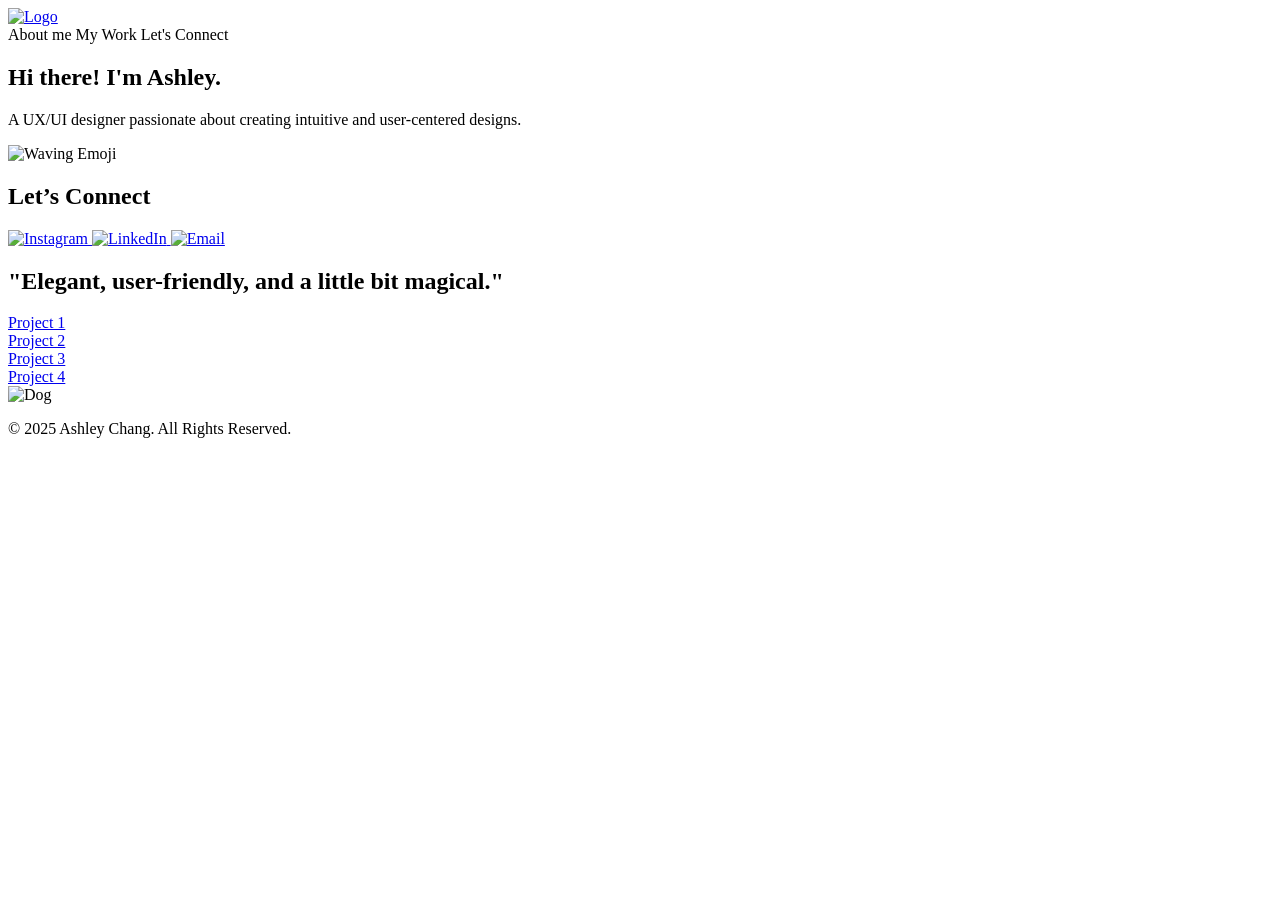
==== index.html @ e56b87c2 "Add files via upload" ====
<!DOCTYPE html>
<html lang="en">
<head>
    <meta charset="UTF-8">
    <meta name="viewport" content="width=device-width, initial-scale=1.0">
    <title>Ashley Chang | UX/UI Portfolio</title>
    <link rel="stylesheet" href="style.css">
    <script src="script.js" defer></script>

    <link href="https://fonts.googleapis.com/css2?family=Poppins:wght@300;400;700&display=swap" rel="stylesheet">
    <link href="https://fonts.googleapis.com/css2?family=Jockey+One&display=swap" rel="stylesheet">
</head>
<body>
    
    <header>
        <div class="header-container">
            <a href="index.html" class="header-logo">
                <img src="images/logo.png" alt="Logo">
            </a>
            <nav class="navbar">
                <div class="nav-buttons">
                    <span class="aboutmebutton">About me</span>
                    <span class="myworkbutton">My Work</span>
                    <span class="letsconnectbutton">Let's Connect</span>
                </div>
            </nav>
        </div>
    </header>

    
    <main>
        <section class="hero-container">
            <div class="hero-text">
                <h1 class="hero-heading">Hi there! I'm Ashley.</h1>
                <p class="hero-subtext">A UX/UI designer passionate about creating intuitive and user-centered designs.</p>
            </div>
            <div class="hero-image">
                <img src="images/Waving.png" alt="Waving Emoji">
            </div>
            <div class="connect-section">
                <div class="line"></div>
                <div class="connect-content">
                    <h2>Let’s Connect</h2>
                    <div class="icons">
                        <a href="https://www.instagram.com/ashleychang0831" target="_blank">
                            <img src="images/Instagram.png" alt="Instagram">
                        </a>
                        <a href="www.linkedin.com/in/chang-work" target="_blank">
                            <img src="images/Linkedin.png" alt="LinkedIn">
                        </a>
                        <a href="mailto:wunjingchang.work@gmail.com">
                            <img src="images/Mail.png" alt="Email">
                        </a>
                    </div>
                </div>
                <div class="line"></div>
            </div>
            
        </section>
        <section class="projects-section">
            <h2>"Elegant, user-friendly, and a little bit magical."</h2>
            <!-- Grid of clickable boxes -->
            <div class="projects">
              <a href="project1.html" class="project-box" id="project1">
                <div class="overlay">Project 1</div>
              </a>
              <a href="project2.html" class="project-box" id="project2">
                <div class="overlay">Project 2</div>
              </a>
              <a href="project3.html" class="project-box" id="project3">
                <div class="overlay">Project 3</div>
              </a>
              <a href="project4.html" class="project-box" id="project4">
                <div class="overlay">Project 4</div>
              </a>
            </div>
          </section>          
    </main>

    <footer>
        <img src="images/Dog.png" alt="Dog">
        <p>© 2025 Ashley Chang. All Rights Reserved.</p>
    </footer>

</body>
</html>
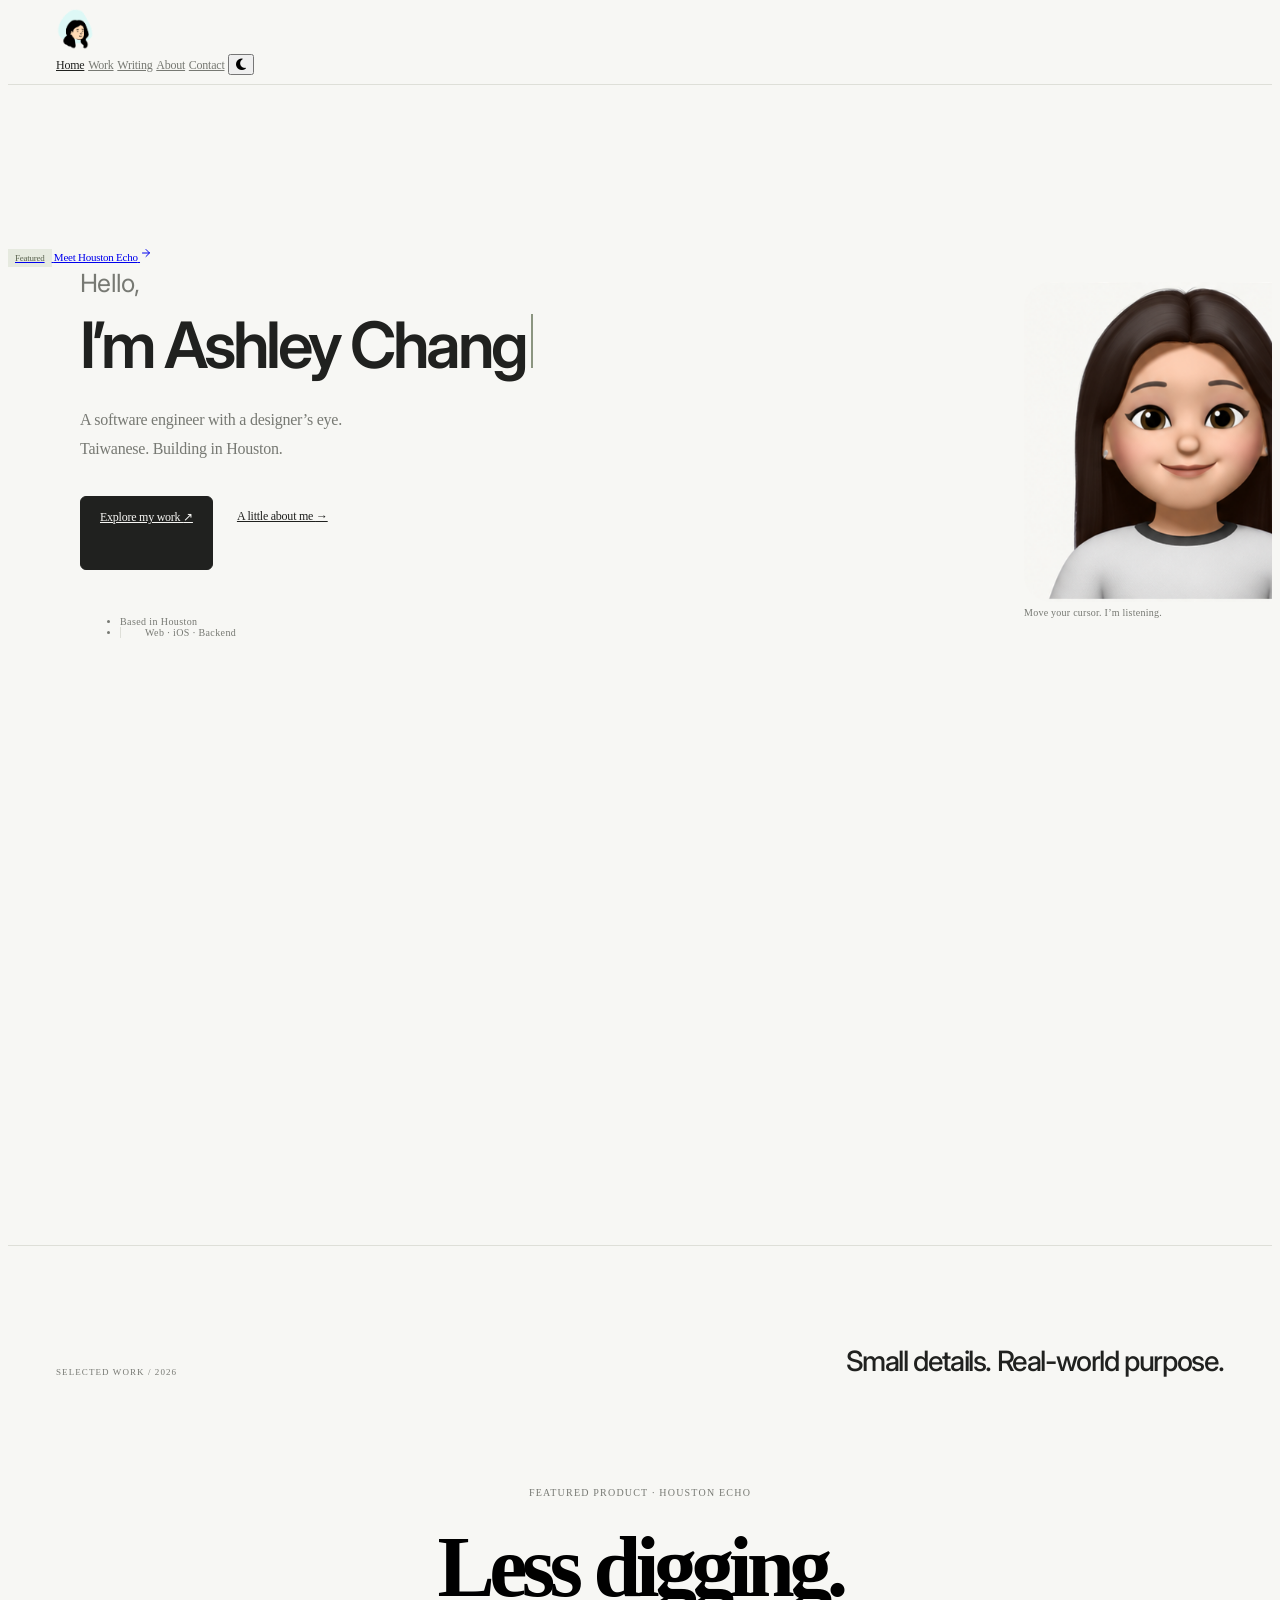
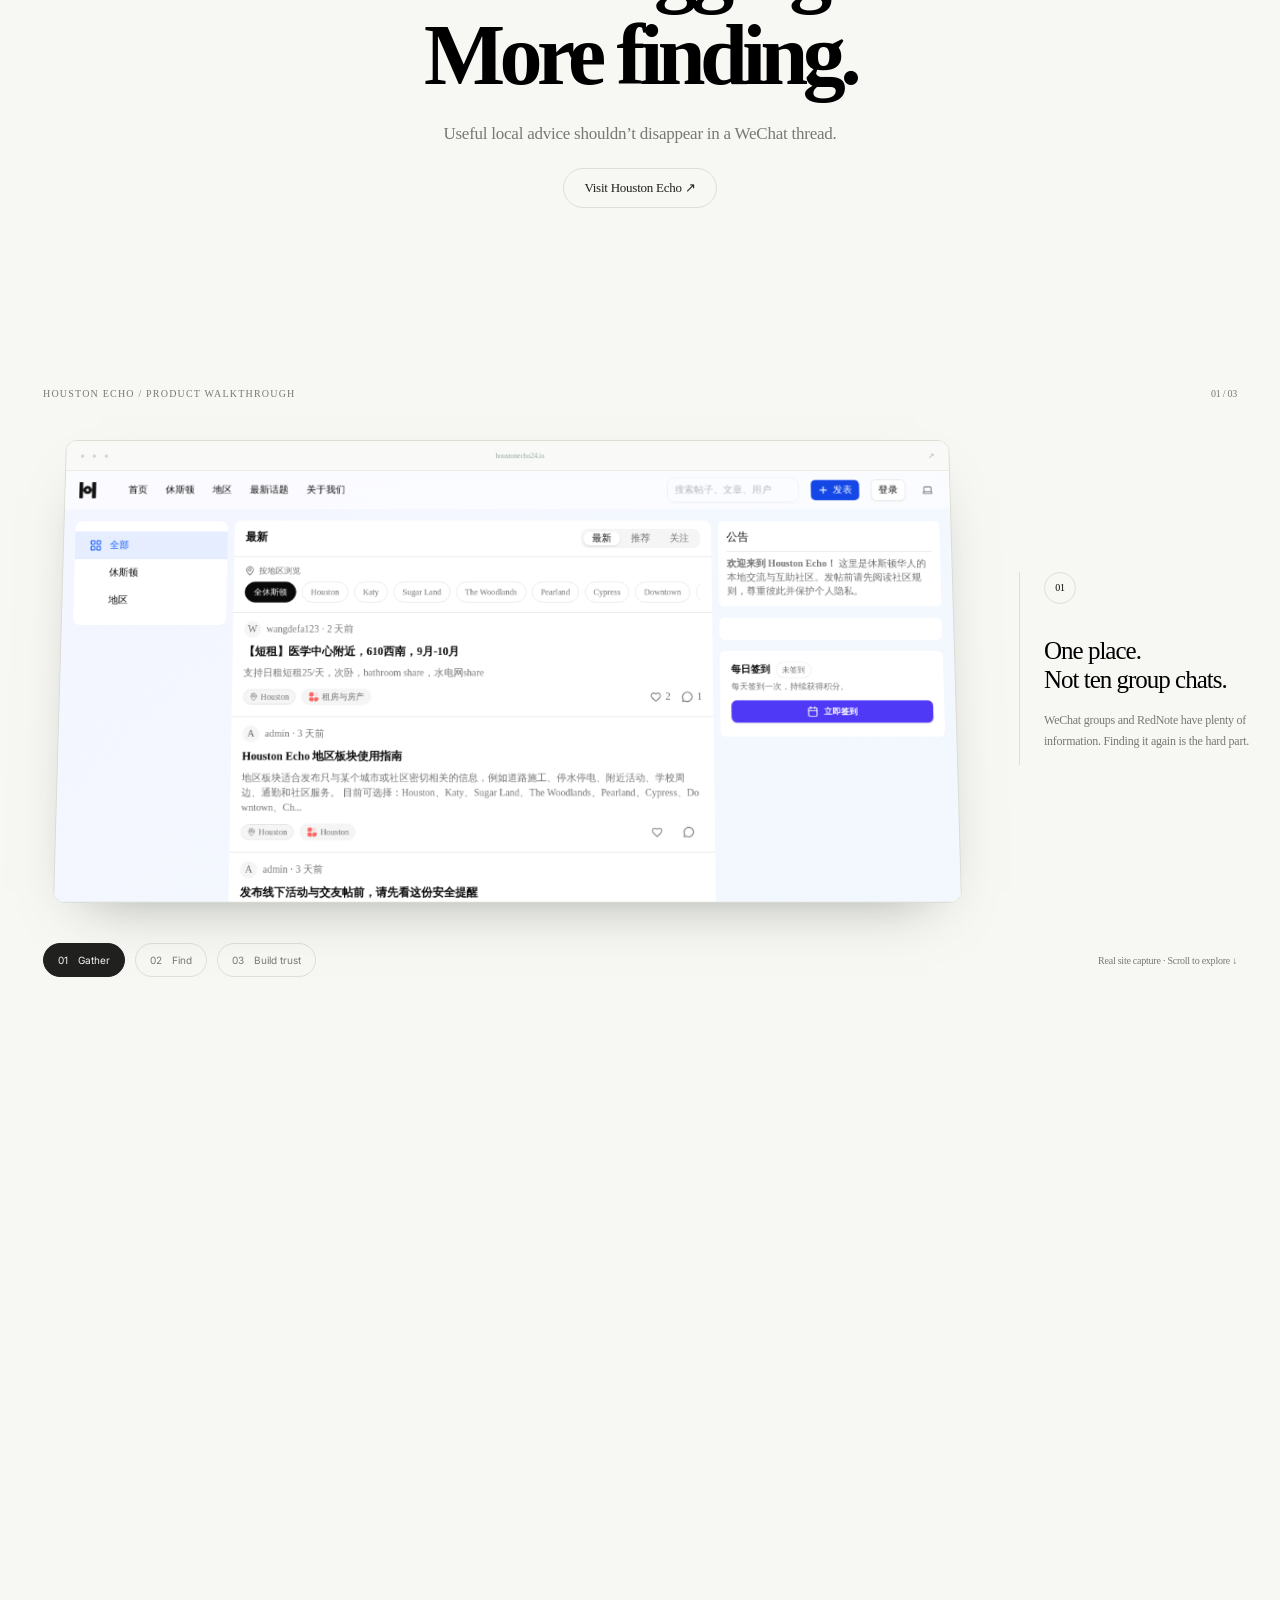
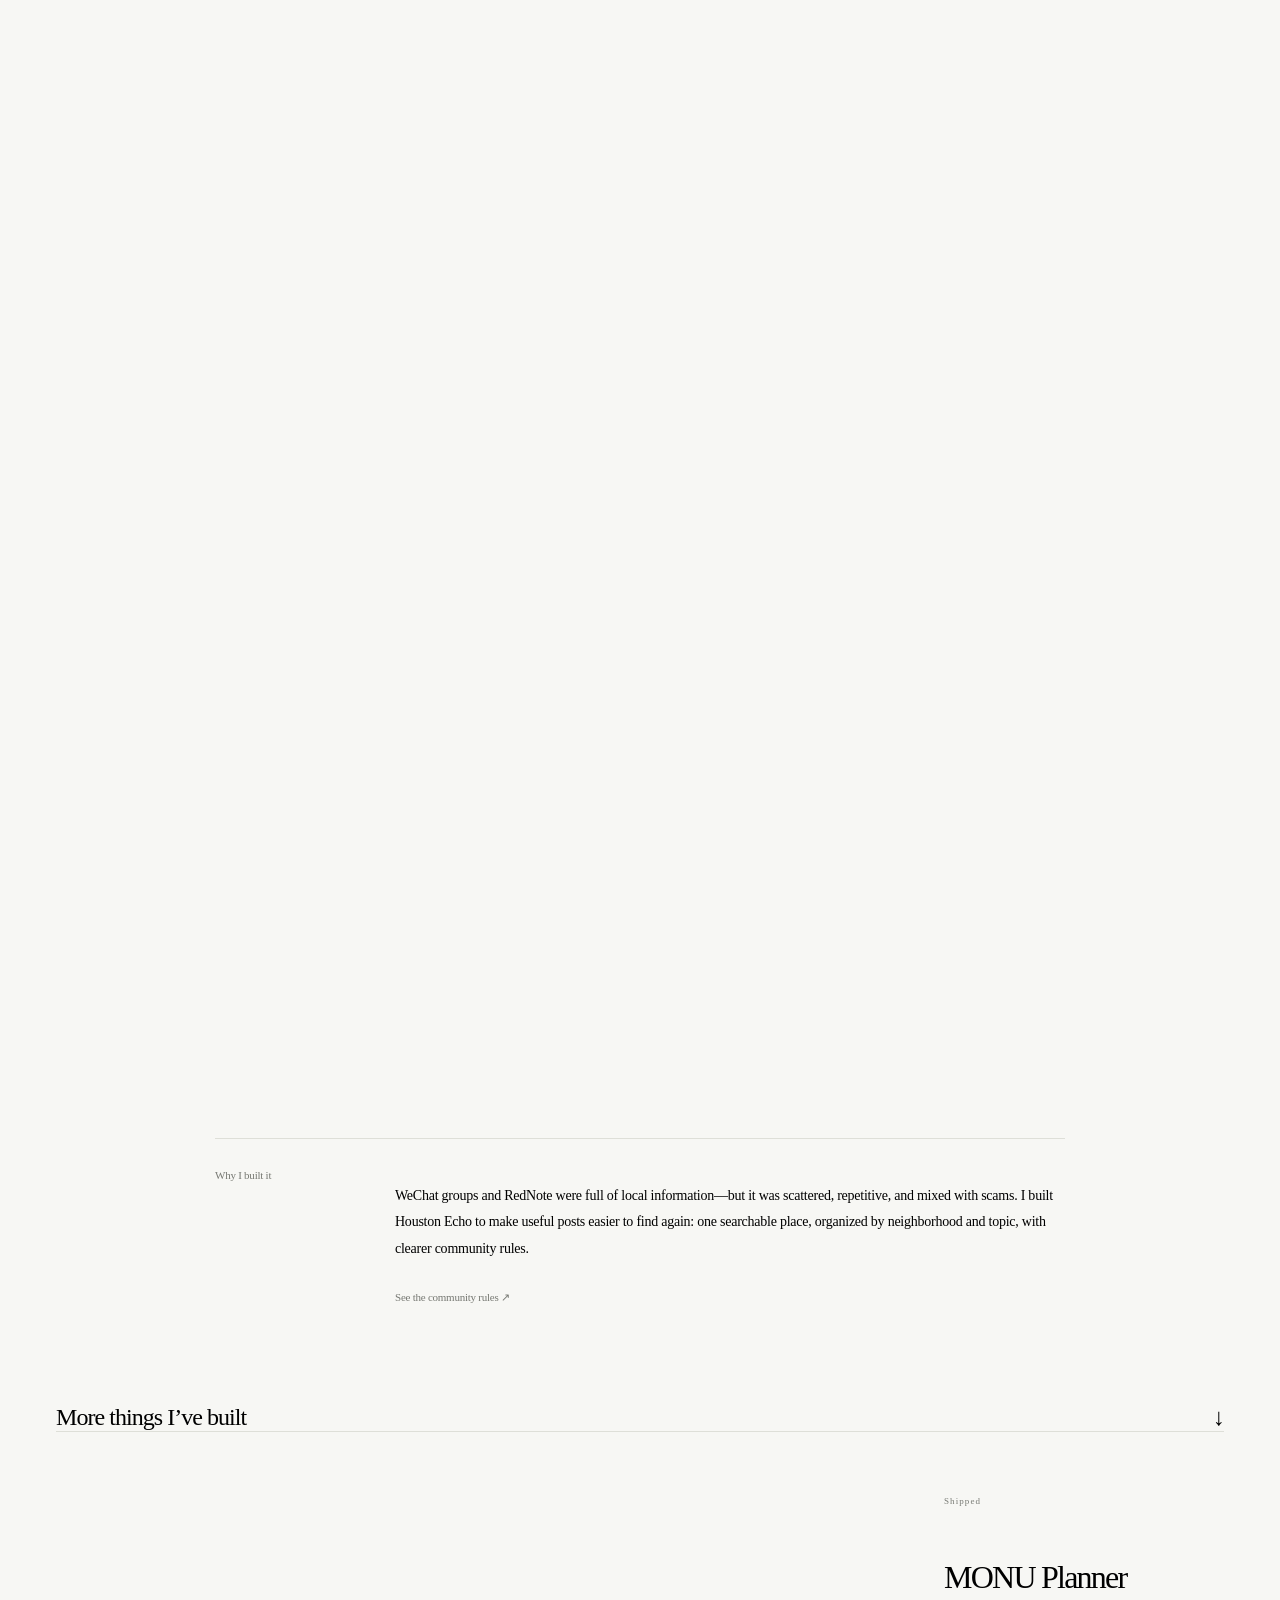
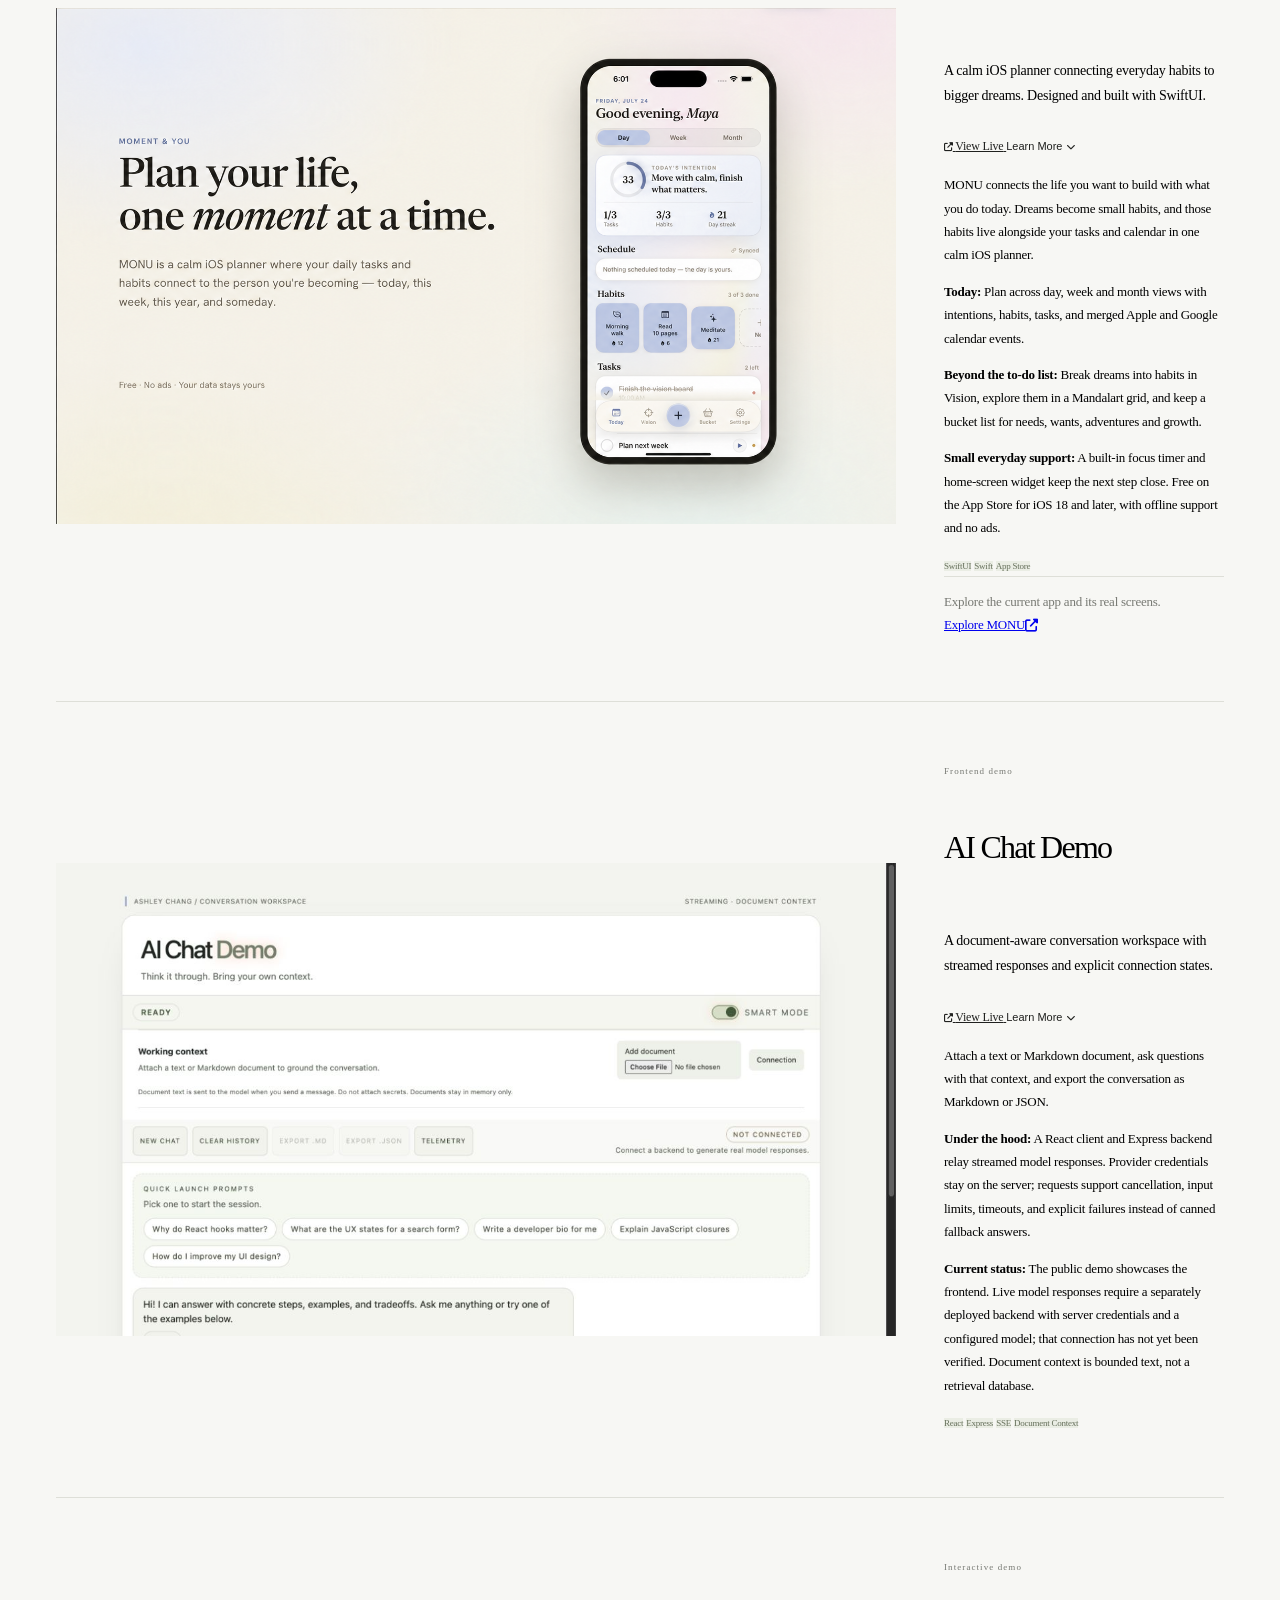
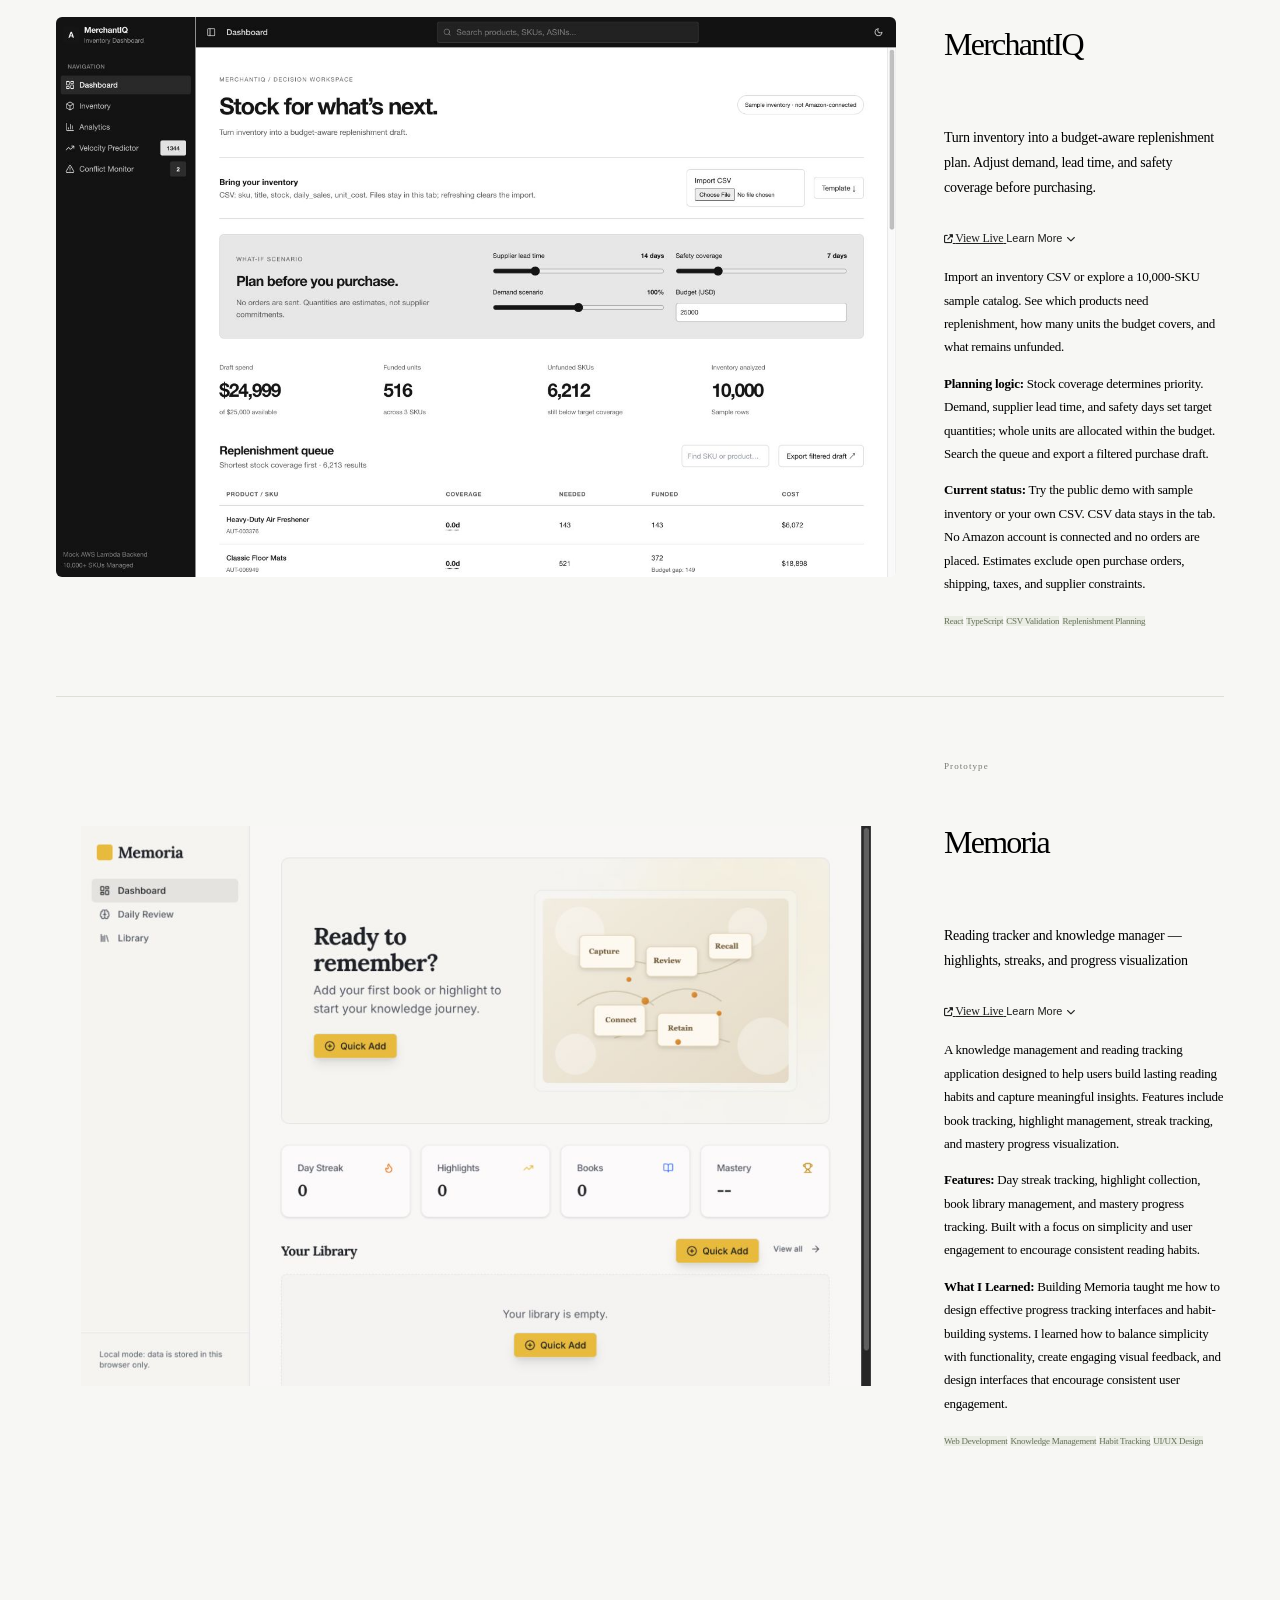
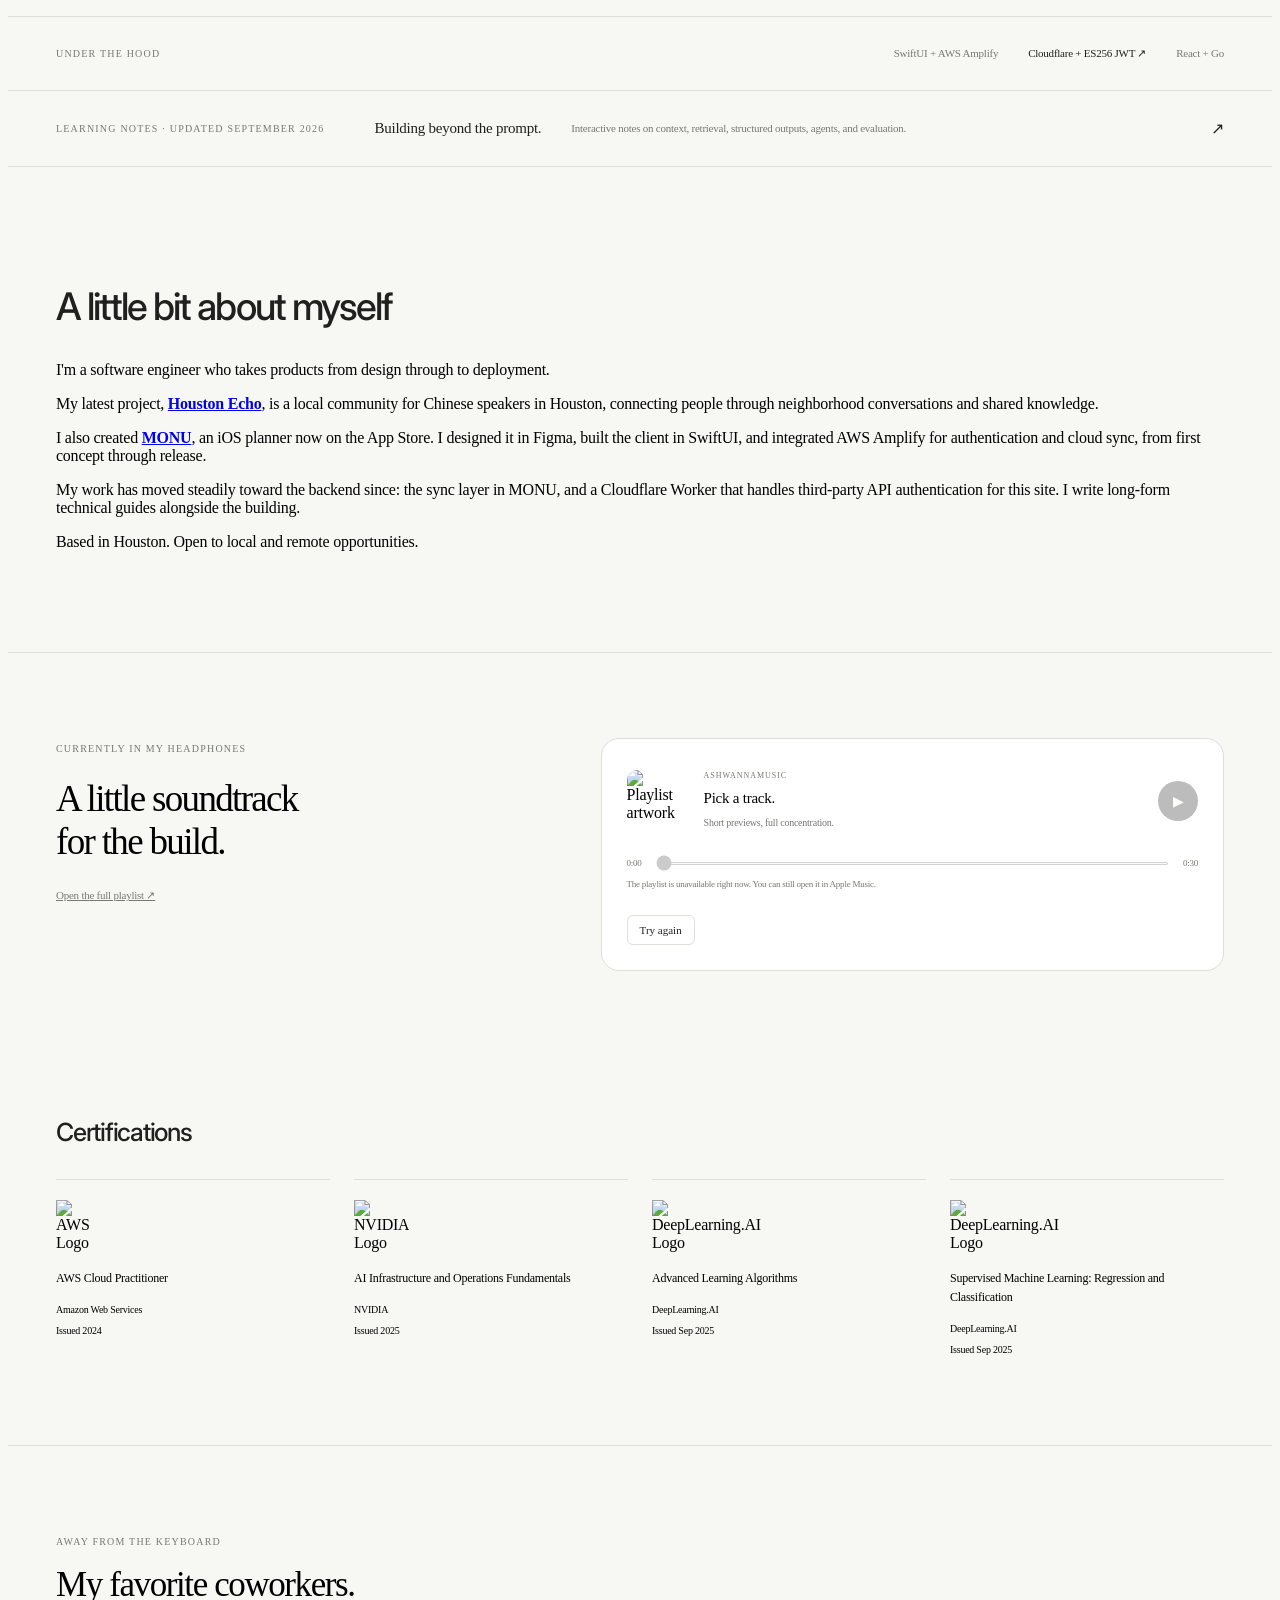
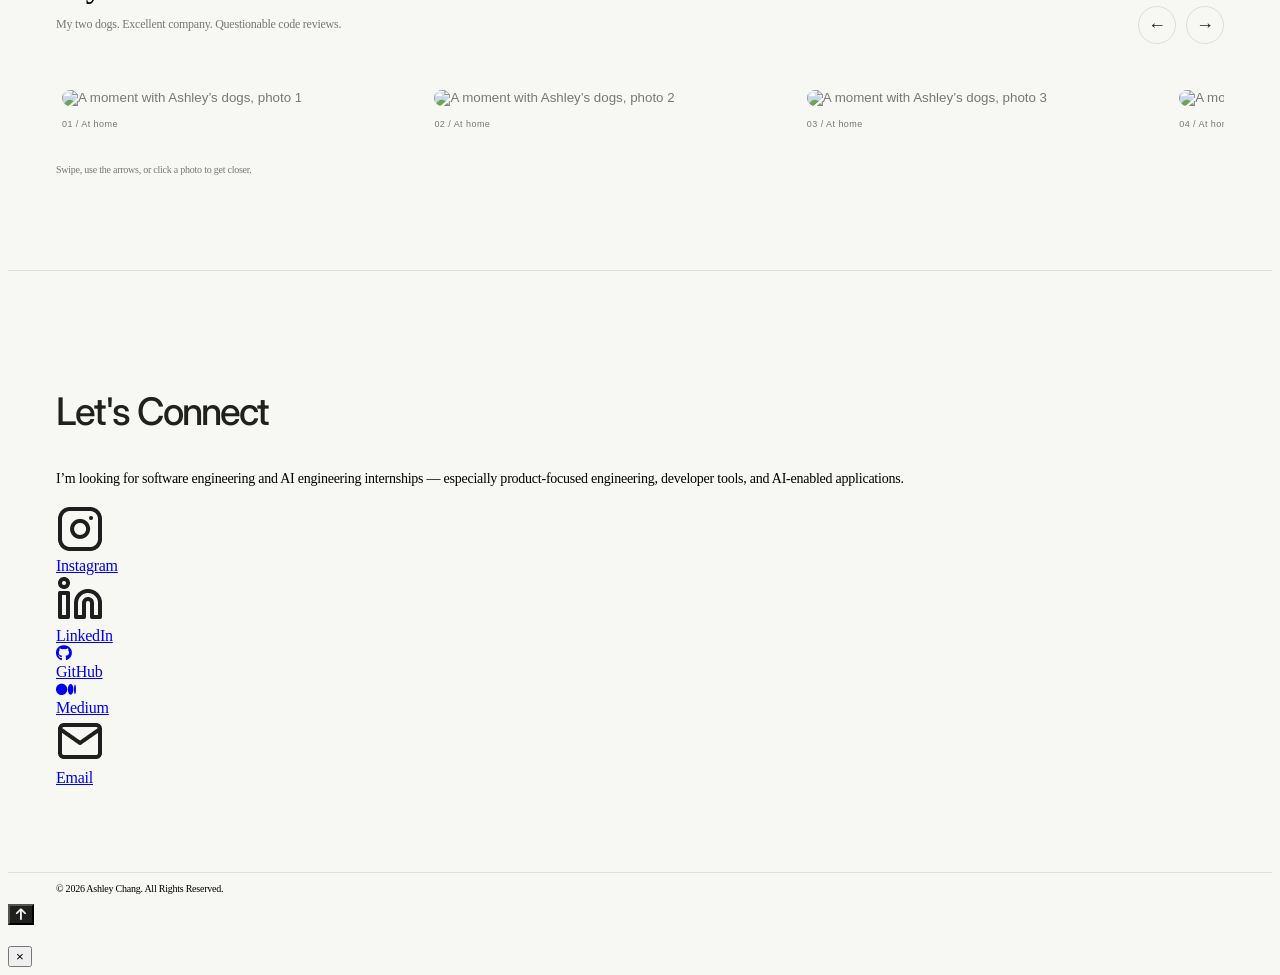
==== commit f0ace911: "Refresh portfolio with real landscape project previews and current LLM notes" ====
--- a/index.html
+++ b/index.html
@@ -3,84 +3,454 @@
 <head>
     <meta charset="UTF-8">
     <meta name="viewport" content="width=device-width, initial-scale=1.0">
-    <title>Ashley Chang | UX/UI Portfolio</title>
-    <link rel="stylesheet" href="style.css">
-    <script src="script.js" defer></script>
-
-    <link href="https://fonts.googleapis.com/css2?family=Poppins:wght@300;400;700&display=swap" rel="stylesheet">
-    <link href="https://fonts.googleapis.com/css2?family=Jockey+One&display=swap" rel="stylesheet">
+    <meta name="color-scheme" content="light dark">
+    <meta name="theme-color" content="#FAFAFA">
+    <title>Ashley Chang | Full-Stack Engineer & UX/UI Designer</title>
+    <link rel="stylesheet" href="styles.css">
+    <link rel="stylesheet" href="motion.css">
+    <link rel="stylesheet" href="refined.css">
+    <link rel="stylesheet" href="experience.css">
+    <link rel="stylesheet" href="showcase.css?v=landscape-1">
+    <script src="experience.js?v=landscape-2" defer></script>
+    <script src="motion.js" defer></script>
+    <link rel="icon" type="image/png" href="images/favicon.png">
+    <link href="https://fonts.googleapis.com/css2?family=Inter:wght@300;400;500;600;700&family=Roboto+Slab:wght@400;500;600;700&display=swap" rel="stylesheet">
+    <link href="https://cdnjs.cloudflare.com/ajax/libs/font-awesome/6.4.2/css/all.min.css" rel="stylesheet">
 </head>
 <body>
-    
-    <header>
-        <div class="header-container">
-            <a href="index.html" class="header-logo">
-                <img src="images/logo.png" alt="Logo">
-            </a>
-            <nav class="navbar">
-                <div class="nav-buttons">
-                    <span class="aboutmebutton">About me</span>
-                    <span class="myworkbutton">My Work</span>
-                    <span class="letsconnectbutton">Let's Connect</span>
+    <!-- Navigation -->
+    <nav class="navbar">
+        <div class="nav-container">
+            <div class="nav-logo">
+                <a href="#home">
+                    <img src="images/logo.png" alt="Ashley Chang Logo">
+                </a>
+            </div>
+            <div class="nav-menu" id="nav-menu">
+                <a href="#home" class="nav-link active">Home</a>
+                <a href="#work" class="nav-link">Work</a>
+                <a href="#writing" class="nav-link">Writing</a>
+                <a href="#about" class="nav-link">About</a>
+                <a href="#contact" class="nav-link">Contact</a>
+                <button class="theme-toggle" id="theme-toggle">
+                    <i class="fas fa-moon"></i>
+                </button>
+            </div>
+            <div class="hamburger" id="hamburger">
+                <span class="bar"></span>
+                <span class="bar"></span>
+                <span class="bar"></span>
+            </div>
+        </div>
+    </nav>
+
+    <!-- Hero Section -->
+<section id="home" class="hero">
+    <!-- MONU Notification Banner -->
+    <div class="monu-notification">
+      <a href="#houston-echo" class="monu-notification-link">
+        <span class="new-badge">Featured</span>
+        <span class="notification-text">Meet Houston Echo</span>
+        <svg class="notification-arrow" width="16" height="16" viewBox="0 0 24 24" fill="none" stroke="currentColor" stroke-width="2" stroke-linecap="round" stroke-linejoin="round">
+          <path d="M5 12h14M12 5l7 7-7 7"/>
+        </svg>
+      </a>
+    </div>
+
+    <div class="hero-container">
+      <div class="hero-content">
+        <h1 class="hero-title">
+          <span class="greeting">Hello,</span>
+          <span class="name">I’m Ashley Chang<span class="name-cursor" aria-hidden="true"></span></span>
+        </h1>
+        <p class="hero-subtitle">
+            A software engineer with a designer’s eye.<br>Taiwanese. Building in Houston.
+        </p>
+        <div class="hero-cta">
+          <a href="#houston-echo" class="btn btn-primary">Explore my work <span aria-hidden="true">↗</span></a>
+          <a href="#about" class="btn btn-secondary">A little about me <span aria-hidden="true">→</span></a>
+        </div>
+        <ul class="hero-proof">
+          <li>Based in Houston</li>
+          <li>Web · iOS · Backend</li>
+        </ul>
+      </div>
+      <div class="hero-image character-stage avatar-stage">
+        <div class="avatar-portrait" role="img" aria-label="Ashley’s 3D avatar turns her head and looks toward your cursor" tabindex="0"><div class="avatar-pose"></div></div>
+        <span class="character-note">Move your cursor. I’m listening.</span>
+      </div>
+    </div>
+  </section>
+
+
+        <!-- Scroll indicator -->
+        <div class="scroll-indicator">
+            <div class="scroll-arrow"></div>
+        </div>
+
+    <!-- Featured Work Section -->
+    <section id="work" class="work">
+        <div class="container">
+            <div class="work-intro"><span class="eyebrow">Selected work / 2026</span><h2 class="section-title">Small details. Real-world purpose.</h2><p>Products I build, ship, and keep improving.</p></div>
+            <article id="houston-echo" class="echo-launch">
+              <div class="launch-intro">
+                <span class="eyebrow">Featured product · Houston Echo</span>
+                <h3 class="finding-headline"><span>Less digging.</span> <span>More finding.</span></h3>
+                <p>Useful local advice shouldn’t disappear in a WeChat thread.</p>
+                <a href="https://houstonecho24.io" target="_blank" rel="noopener noreferrer" class="launch-visit">Visit Houston Echo ↗</a>
+              </div>
+              <div class="echo-story">
+                <div class="echo-sticky">
+                  <div class="story-heading"><span class="eyebrow">Houston Echo / Product walkthrough</span><span class="story-count">01 / 03</span></div>
+                  <div class="story-stage">
+                    <div class="story-browser">
+                      <div class="window-chrome"><span>● ● ●</span><span>houstonecho24.io</span><span>↗</span></div>
+                      <div class="snapshot-viewport">
+                        <iframe src="images/echo-snapshot.html" title="Captured public Houston Echo homepage" tabindex="-1" inert aria-hidden="true" sandbox="allow-same-origin" loading="lazy"></iframe>
+                        <div class="echo-ad echo-ad-find" data-ad-step="1" hidden>
+                          <span class="ad-brand">HOUSTON ECHO <span>休士頓回聲</span></span>
+                          <div class="ad-message"><span class="ad-kicker">LESS SEARCHING. MORE LIVING.</span><h4>Your city.<br>A little closer.</h4><p>在休士頓，找到生活的下一站。</p></div>
+                          <div class="ad-neighborhoods"><span>Houston</span><span>Katy</span><span>Sugar Land</span></div>
+                          <div class="ad-bottom"><span>Local life, in one place.</span><span>houstonecho24.io ↗</span></div>
+                        </div>
+                        <div class="echo-ad echo-ad-trust" data-ad-step="2" hidden>
+                          <span class="ad-brand">HOUSTON ECHO <span>休士頓回聲</span></span>
+                          <div class="ad-message"><span class="ad-kicker">A BETTER PLACE TO SHARE.</span><h4>Good communities.<br>Start with clarity.</h4><p>資訊更清楚，交流更安心。</p></div>
+                          <div class="ad-principles"><span>Clear details</span><span>Open disclosure</span><span>Shared responsibility</span></div>
+                          <div class="ad-bottom"><span>Built around community guidelines.</span><span>houstonecho24.io ↗</span></div>
+                        </div>
+                      </div>
+                    </div>
+                    <div class="story-note"><span class="note-index">01</span><h4>One place.<br>Not ten group chats.</h4><p>WeChat groups and RedNote have plenty of information. Finding it again is the hard part.</p></div>
+                  </div>
+                  <div class="story-controls"><div class="story-steps" aria-label="Product walkthrough"><button type="button" class="active" data-step="0" aria-label="Show centralized information" aria-pressed="true">01 <span>Gather</span></button><button type="button" data-step="1" aria-label="Show local discovery" aria-pressed="false">02 <span>Find</span></button><button type="button" data-step="2" aria-label="Show community safety context" aria-pressed="false">03 <span>Build trust</span></button></div><span class="scroll-cue">Real site capture · Scroll to explore ↓</span></div>
                 </div>
-            </nav>
-        </div>
-    </header>
-
-    
-    <main>
-        <section class="hero-container">
-            <div class="hero-text">
-                <h1 class="hero-heading">Hi there! I'm Ashley.</h1>
-                <p class="hero-subtext">A UX/UI designer passionate about creating intuitive and user-centered designs.</p>
-            </div>
-            <div class="hero-image">
-                <img src="images/Waving.png" alt="Waving Emoji">
-            </div>
-            <div class="connect-section">
-                <div class="line"></div>
-                <div class="connect-content">
-                    <h2>Let’s Connect</h2>
-                    <div class="icons">
-                        <a href="https://www.instagram.com/ashleychang0831" target="_blank">
-                            <img src="images/Instagram.png" alt="Instagram">
+              </div>
+              <div class="echo-origin"><span>Why I built it</span><p>WeChat groups and RedNote were full of local information—but it was scattered, repetitive, and mixed with scams. I built Houston Echo to make useful posts easier to find again: one searchable place, organized by neighborhood and topic, with clearer community rules.</p><a href="https://houstonecho24.io/community-guidelines" target="_blank" rel="noopener noreferrer">See the community rules ↗</a></div>
+            </article>
+            <h3 class="more-work-heading">More things I’ve built <span>↓</span></h3>
+
+            <!-- Projects Grid -->
+            <div class="projects-section projects-section--lead">
+                <div class="projects-grid">
+                    <div class="project-card monu-project">
+                        <a href="https://www.monu-planner.com/" target="_blank" class="project-link">
+                            <img src="images/monu-landscape.png" alt="MONU planner website hero, with promotional buttons removed" class="monu-logo">
                         </a>
-                        <a href="www.linkedin.com/in/chang-work" target="_blank">
-                            <img src="images/Linkedin.png" alt="LinkedIn">
+                        <div class="project-info">
+                            <div class="project-heading">
+                                <h4>MONU Planner</h4>
+                                <span class="project-status status-shipped">Shipped</span>
+                            </div>
+                            <p class="project-tagline">A calm iOS planner connecting everyday habits to bigger dreams. Designed and built with SwiftUI.</p>
+                            <div class="project-actions">
+                                <a href="https://www.monu-planner.com/" target="_blank" class="project-action-btn view-live">
+                                    <i class="fas fa-external-link-alt"></i>
+                                    <span>View Live</span>
+                                </a>
+                                <button class="project-details-btn" data-project="monu">
+                                    <span class="btn-text">Learn More</span>
+                                    <i class="fas fa-chevron-down"></i>
+                                </button>
+                            </div>
+                            <div class="project-details" id="monu-details">
+                                <p>
+                                    MONU connects the life you want to build with what you do today. Dreams become small habits,
+                                    and those habits live alongside your tasks and calendar in one calm iOS planner.
+                                </p>
+                                <p>
+                                    <strong>Today:</strong> Plan across day, week and month views with intentions, habits, tasks,
+                                    and merged Apple and Google calendar events.
+                                </p>
+                                <p>
+                                    <strong>Beyond the to-do list:</strong> Break dreams into habits in Vision, explore them in a
+                                    Mandalart grid, and keep a bucket list for needs, wants, adventures and growth.
+                                </p>
+                                <p>
+                                    <strong>Small everyday support:</strong> A built-in focus timer and home-screen widget keep
+                                    the next step close. Free on the App Store for iOS 18 and later, with offline support and no ads.
+                                </p>
+                                <div class="project-tech">
+                                    <span class="tech-tag">SwiftUI</span>
+                                    <span class="tech-tag">Swift</span>
+                                    <span class="tech-tag">App Store</span>
+                                </div>
+                                <div style="margin-top: var(--spacing-lg); padding-top: var(--spacing-md); border-top: 1px solid var(--border-color);">
+                                    <p style="font-size: var(--font-size-sm); color: var(--text-secondary); margin-bottom: var(--spacing-sm);">
+                                        Explore the current app and its real screens.
+                                    </p>
+                                    <a href="https://www.monu-planner.com/" target="_blank" rel="noopener noreferrer" class="learning-link" style="display: inline-flex; align-items: center; gap: var(--spacing-sm);">
+                                        <span>Explore MONU</span>
+                                        <i class="fas fa-external-link-alt"></i>
+                                    </a>
+                                </div>
+                            </div>
+                        </div>
+                    </div>
+                    <div class="project-card ai-chat-project">
+                        <a href="https://ashwannasleep.github.io/AI-chat-demo/" target="_blank" class="project-link">
+                            <img src="images/chat-landscape.png" alt="AI Chat local development build" class="ai-chat-logo">
                         </a>
-                        <a href="mailto:wunjingchang.work@gmail.com">
-                            <img src="images/Mail.png" alt="Email">
+                        <div class="project-info">
+                            <div class="project-heading">
+                                <h4>AI Chat Demo</h4>
+                                <span class="project-status status-prototype">Frontend demo</span>
+                            </div>
+                            <p class="project-tagline">A document-aware conversation workspace with streamed responses and explicit connection states.</p>
+                            <div class="project-actions">
+                                <a href="https://ashwannasleep.github.io/AI-chat-demo/" target="_blank" class="project-action-btn view-live">
+                                    <i class="fas fa-external-link-alt"></i>
+                                    <span>View Live</span>
+                                </a>
+                                <button class="project-details-btn" data-project="ai-chat">
+                                    <span class="btn-text">Learn More</span>
+                                    <i class="fas fa-chevron-down"></i>
+                                </button>
+                            </div>
+                            <div class="project-details" id="ai-chat-details">
+                                <p>
+                                    Attach a text or Markdown document, ask questions with that context, and export the conversation as Markdown or JSON.
+                                </p>
+                                <p>
+                                    <strong>Under the hood:</strong> A React client and Express backend relay streamed model responses. Provider credentials stay on the server; requests support cancellation, input limits, timeouts, and explicit failures instead of canned fallback answers.
+                                </p>
+                                <p>
+                                    <strong>Current status:</strong> The public demo showcases the frontend. Live model responses require a separately deployed backend with server credentials and a configured model; that connection has not yet been verified. Document context is bounded text, not a retrieval database.
+                                </p>
+                                <div class="project-tech">
+                                    <span class="tech-tag">React</span>
+                                    <span class="tech-tag">Express</span>
+                                    <span class="tech-tag">SSE</span>
+                                    <span class="tech-tag">Document Context</span>
+                                </div>
+                            </div>
+                        </div>
+                    </div>
+                    <div class="project-card merchant-dashboard-project">
+                        <a href="https://ashwannasleep.github.io/Merchant-Dashboard/" target="_blank" class="project-link">
+                            <img src="images/merchant-landscape.png" alt="MerchantIQ local development build" class="merchant-dashboard-logo">
                         </a>
+                        <div class="project-info">
+                            <div class="project-heading">
+                                <h4>MerchantIQ</h4>
+                                <span class="project-status status-concept">Interactive demo</span>
+                            </div>
+                            <p class="project-tagline">Turn inventory into a budget-aware replenishment plan. Adjust demand, lead time, and safety coverage before purchasing.</p>
+                            <div class="project-actions">
+                                <a href="https://ashwannasleep.github.io/Merchant-Dashboard/" target="_blank" class="project-action-btn view-live">
+                                    <i class="fas fa-external-link-alt"></i>
+                                    <span>View Live</span>
+                                </a>
+                                <button class="project-details-btn" data-project="merchant-dashboard">
+                                    <span class="btn-text">Learn More</span>
+                                    <i class="fas fa-chevron-down"></i>
+                                </button>
+                            </div>
+                            <div class="project-details" id="merchant-dashboard-details">
+                                <p>
+                                    Import an inventory CSV or explore a 10,000-SKU sample catalog. See which products need replenishment, how many units the budget covers, and what remains unfunded.
+                                </p>
+                                <p>
+                                    <strong>Planning logic:</strong> Stock coverage determines priority. Demand, supplier lead time, and safety days set target quantities; whole units are allocated within the budget. Search the queue and export a filtered purchase draft.
+                                </p>
+                                <p>
+                                    <strong>Current status:</strong> Try the public demo with sample inventory or your own CSV. CSV data stays in the tab. No Amazon account is connected and no orders are placed. Estimates exclude open purchase orders, shipping, taxes, and supplier constraints.
+                                </p>
+                                <div class="project-tech">
+                                    <span class="tech-tag">React</span>
+                                    <span class="tech-tag">TypeScript</span>
+                                    <span class="tech-tag">CSV Validation</span>
+                                    <span class="tech-tag">Replenishment Planning</span>
+                                </div>
+                            </div>
+                        </div>
+                    </div>
+                    <div class="project-card memoria-project">
+                        <a href="https://ashwannasleep.github.io/memoria/" target="_blank" class="project-link">
+                            <img src="images/memoria-logo.svg" alt="Memoria Logo" class="memoria-logo">
+                        </a>
+                        <div class="project-info">
+                            <div class="project-heading">
+                                <h4>Memoria</h4>
+                                <span class="project-status status-prototype">Prototype</span>
+                            </div>
+                            <p class="project-tagline">Reading tracker and knowledge manager — highlights, streaks, and progress visualization</p>
+                            <div class="project-actions">
+                                <a href="https://ashwannasleep.github.io/memoria/" target="_blank" class="project-action-btn view-live">
+                                    <i class="fas fa-external-link-alt"></i>
+                                    <span>View Live</span>
+                                </a>
+                                <button class="project-details-btn" data-project="memoria">
+                                    <span class="btn-text">Learn More</span>
+                                    <i class="fas fa-chevron-down"></i>
+                                </button>
+                            </div>
+                            <div class="project-details" id="memoria-details">
+                                <p>
+                                    A knowledge management and reading tracking application designed to help users build lasting reading habits
+                                    and capture meaningful insights. Features include book tracking, highlight management, streak tracking,
+                                    and mastery progress visualization.
+                                </p>
+                                <p>
+                                    <strong>Features:</strong> Day streak tracking, highlight collection, book library management, and mastery progress tracking.
+                                    Built with a focus on simplicity and user engagement to encourage consistent reading habits.
+                                </p>
+                                <p>
+                                    <strong>What I Learned:</strong> Building Memoria taught me how to design effective progress tracking interfaces and habit-building systems.
+                                    I learned how to balance simplicity with functionality, create engaging visual feedback, and design interfaces that encourage consistent user engagement.
+                                </p>
+                                <div class="project-tech">
+                                    <span class="tech-tag">Web Development</span>
+                                    <span class="tech-tag">Knowledge Management</span>
+                                    <span class="tech-tag">Habit Tracking</span>
+                                    <span class="tech-tag">UI/UX Design</span>
+                                </div>
+                            </div>
+                        </div>
                     </div>
                 </div>
-                <div class="line"></div>
-            </div>
-            
-        </section>
-        <section class="projects-section">
-            <h2>"Elegant, user-friendly, and a little bit magical."</h2>
-            <!-- Grid of clickable boxes -->
-            <div class="projects">
-              <a href="project1.html" class="project-box" id="project1">
-                <div class="overlay">Project 1</div>
-              </a>
-              <a href="project2.html" class="project-box" id="project2">
-                <div class="overlay">Project 2</div>
-              </a>
-              <a href="project3.html" class="project-box" id="project3">
-                <div class="overlay">Project 3</div>
-              </a>
-              <a href="project4.html" class="project-box" id="project4">
-                <div class="overlay">Project 4</div>
-              </a>
-            </div>
-          </section>          
-    </main>
-
-    <footer>
-        <img src="images/Dog.png" alt="Dog">
-        <p>© 2025 Ashley Chang. All Rights Reserved.</p>
+            </div>
+        </div>
+    </section>
+
+    <!-- Engineering Focus Section -->
+    <section id="focus" class="compact-lab"><div class="container"><span class="eyebrow">Under the hood</span><div class="lab-links"><span>SwiftUI + AWS Amplify</span><a href="projects/apple-music-worker.html">Cloudflare + ES256 JWT ↗</a><span>React + Go</span></div></div></section>
+    <section id="writing" class="compact-writing"><div class="container"><span class="eyebrow">Learning notes · Updated September 2026</span><a href="llm_learning_guide.html"><strong>Building beyond the prompt.</strong><span>Interactive notes on context, retrieval, structured outputs, agents, and evaluation.</span><b aria-hidden="true">↗</b></a></div></section>
+<!-- About Section -->
+<section id="about" class="about">
+  <div class="container">
+    <div class="about-content">
+      <h2 class="section-title">A little bit about myself</h2>
+      <div class="about-text">
+        <p>I'm a software engineer who takes products from design through to deployment.</p>
+
+        <p>My latest project, <strong><a href="https://houstonecho24.io" target="_blank" rel="noopener noreferrer">Houston Echo</a></strong>, is a local community for Chinese speakers in Houston, connecting people through neighborhood conversations and shared knowledge.</p>
+        <p>I also created <strong><a href="https://www.monu-planner.com/" target="_blank" class="monu-link" data-tooltip="Plan smarter, live better">MONU</a></strong>, an iOS planner now on the App Store. I designed it in Figma, built the client in SwiftUI, and integrated AWS Amplify for authentication and cloud sync, from first concept through release.</p>
+
+        <p>My work has moved steadily toward the backend since: the sync layer in MONU, and a Cloudflare Worker that handles third-party API authentication for this site. I write long-form technical guides alongside the building.</p>
+      </div>
+
+      <div class="location-info">
+        <p>Based in Houston. Open to local and remote opportunities.</p>
+      </div>
+    </div>
+  </div>
+</section>
+
+    <section class="music-section" id="music"><div class="container music-desk">
+      <div class="music-caption"><span class="eyebrow">Currently in my headphones</span><h2>A little soundtrack<br>for the build.</h2><a href="https://music.apple.com/us/playlist/pl.u-8aAVZ6qho0lEWVJ" target="_blank" rel="noopener noreferrer">Open the full playlist ↗</a></div>
+      <div class="listening-player"><div class="now-playing"><img id="record-art" src="images/fuji.jpg" alt="Playlist artwork"><div><span class="eyebrow">Ashwannamusic</span><h3 id="playing-name">Pick a track.</h3><p id="playing-artist">Short previews, full concentration.</p></div><button id="music-toggle" type="button" aria-label="Play preview" disabled>▶</button></div><div class="music-scrub"><span id="music-time">0:00</span><input id="music-seek" type="range" min="0" max="100" value="0" aria-label="Seek within preview" disabled><span id="music-duration">0:30</span></div><p id="music-status" role="status">Loading Ashley’s playlist…</p><div id="listening-tracks"></div><button id="music-retry" hidden type="button">Try again</button><audio id="preview-audio" preload="none"></audio></div>
+    </div></section>
+    <!-- Certifications Section -->
+    <section class="certifications">
+        <div class="container">
+            <div class="certifications-section">
+                <h2 class="section-title">Certifications</h2>
+                <div class="certifications-grid">
+                    <div class="cert-card">
+                        <div class="cert-logo">
+                            <img src="images/aws-logo.png" alt="AWS Logo" class="cert-logo-img">
+                        </div>
+                        <div class="cert-info">
+                            <h4>AWS Cloud Practitioner</h4>
+                            <p class="cert-issuer">Amazon Web Services</p>
+                            <p class="cert-date">Issued 2024</p>
+                        </div>
+                    </div>
+                    <div class="cert-card">
+                        <div class="cert-logo">
+                            <img src="images/nvidia-logo.png" alt="NVIDIA Logo" class="cert-logo-img">
+                        </div>
+                        <div class="cert-info">
+                            <h4>AI Infrastructure and Operations Fundamentals</h4>
+                            <p class="cert-issuer">NVIDIA</p>
+                            <p class="cert-date">Issued 2025</p>
+                        </div>
+                    </div>
+                    <div class="cert-card">
+                        <div class="cert-logo">
+                            <img src="images/deeplearning-logo.png" alt="DeepLearning.AI Logo" class="cert-logo-img">
+                        </div>
+                        <div class="cert-info">
+                            <h4>Advanced Learning Algorithms</h4>
+                            <p class="cert-issuer">DeepLearning.AI</p>
+                            <p class="cert-date">Issued Sep 2025</p>
+                        </div>
+                    </div>
+                    <div class="cert-card">
+                        <div class="cert-logo">
+                            <img src="images/deeplearning-logo.png" alt="DeepLearning.AI Logo" class="cert-logo-img">
+                        </div>
+                        <div class="cert-info">
+                            <h4>Supervised Machine Learning: Regression and Classification</h4>
+                            <p class="cert-issuer">DeepLearning.AI</p>
+                            <p class="cert-date">Issued Sep 2025</p>
+                        </div>
+                    </div>
+                </div>
+            </div>
+        </div>
+    </section>
+
+    <section class="personal-interests-section"><div class="container"><div class="life-heading"><div><span class="eyebrow">Away from the keyboard</span><h2>My favorite coworkers.</h2><p>My two dogs. Excellent company. Questionable code reviews.</p></div><div class="photo-controls"><button type="button" id="photos-prev" aria-label="Previous photo">←</button><button type="button" id="photos-next" aria-label="Next photo">→</button></div></div><div class="photo-rail" tabindex="0" aria-label="Dog photos. Swipe or use arrow keys to explore."><button type="button" class="photo-tile" data-photo="1" aria-label="Enlarge dog photo 1"><img src="images/Dog1.jpg" alt="A moment with Ashley’s dogs, photo 1" loading="lazy"><span>01 / At home</span></button><button type="button" class="photo-tile" data-photo="2" aria-label="Enlarge dog photo 2"><img src="images/Dog2.jpg" alt="A moment with Ashley’s dogs, photo 2" loading="lazy"><span>02 / At home</span></button><button type="button" class="photo-tile" data-photo="3" aria-label="Enlarge dog photo 3"><img src="images/Dog3.jpg" alt="A moment with Ashley’s dogs, photo 3" loading="lazy"><span>03 / At home</span></button><button type="button" class="photo-tile" data-photo="4" aria-label="Enlarge dog photo 4"><img src="images/Dog4.jpg" alt="A moment with Ashley’s dogs, photo 4" loading="lazy"><span>04 / At home</span></button><button type="button" class="photo-tile" data-photo="5" aria-label="Enlarge dog photo 5"><img src="images/Dog5.jpg" alt="A moment with Ashley’s dogs, photo 5" loading="lazy"><span>05 / At home</span></button><button type="button" class="photo-tile" data-photo="6" aria-label="Enlarge dog photo 6"><img src="images/Dog6.jpg" alt="A moment with Ashley’s dogs, photo 6" loading="lazy"><span>06 / At home</span></button><button type="button" class="photo-tile" data-photo="7" aria-label="Enlarge dog photo 7"><img src="images/Dog7.jpg" alt="A moment with Ashley’s dogs, photo 7" loading="lazy"><span>07 / At home</span></button></div><p class="photo-hint">Swipe, use the arrows, or click a photo to get closer.</p></div></section>
+    <dialog id="photo-dialog"><button type="button" aria-label="Close photo" class="photo-close">×</button><img alt="Enlarged photo of Ashley’s dogs"></dialog>
+    <!-- Contact Section -->
+    <section id="contact" class="contact">
+        <div class="container">
+            <h2 class="section-title">Let's Connect</h2>
+            <p class="section-subtitle">I’m looking for software engineering and AI engineering internships — especially product-focused engineering, developer tools, and AI-enabled applications.</p>
+
+            <div class="contact-links">
+                <a href="https://www.instagram.com/ashleychang0831" target="_blank" class="contact-link">
+                    <div class="contact-icon">
+                        <img src="images/Instagram.png" alt="Instagram">
+                    </div>
+                    <span>Instagram</span>
+                </a>
+                <a href="https://www.linkedin.com/in/chang-work" target="_blank" class="contact-link">
+                    <div class="contact-icon">
+                        <img src="images/Linkedin.png" alt="LinkedIn">
+                    </div>
+                    <span>LinkedIn</span>
+                </a>
+                <a href="https://github.com/ashwannasleep" target="_blank" class="contact-link">
+                    <div class="contact-icon">
+                        <i class="fab fa-github"></i>
+                    </div>
+                    <span>GitHub</span>
+                </a>
+                <a href="https://medium.com/@wunjingchang.work" target="_blank" class="contact-link">
+                    <div class="contact-icon">
+                        <i class="fab fa-medium"></i>
+                    </div>
+                    <span>Medium</span>
+                </a>
+                <a href="mailto:wunjingchang.work@gmail.com" class="contact-link">
+                    <div class="contact-icon">
+                        <img src="images/Mail.png" alt="Email">
+                    </div>
+                    <span>Email</span>
+                </a>
+            </div>
+        </div>
+    </section>
+
+    <!-- Footer -->
+    <footer class="footer">
+        <div class="container">
+            <div class="footer-content">
+                <p>&copy; 2026 Ashley Chang. All Rights Reserved.</p>
+            </div>
+        </div>
     </footer>
 
+    <!-- Back to Top Button -->
+    <button id="backToTop" class="back-to-top" title="Go to top">
+        <i class="fas fa-arrow-up"></i>
+    </button>
+
+    <!-- Apple Music Integration -->
+    <script src="listening.js"></script>
+    <script src="script.js"></script>
 </body>
 </html>
--- a/motion.css
+++ b/motion.css
@@ -0,0 +1,33 @@
+.character-stage{position:relative;isolation:isolate;flex-direction:column;width:min(100%,380px);flex-shrink:0}
+.original-character .hero-img{transform:scaleX(-1) translate(var(--head-x,0px),var(--head-y,0px)) rotate(var(--head-turn,0deg));transition:filter .2s}
+.memoji-pupils{transform:translate(calc(var(--eye-x,0px) * -.65),calc(var(--eye-y,0px) * .8))}
+.memoji-eye{animation:memoji-blink 6.5s infinite}
+.memoji-eye-left{transform-origin:65px 99px}
+.memoji-eye-right{transform-origin:121px 90px}
+@keyframes memoji-blink{0%,43%,47%,100%{transform:scaleY(1)}45%{transform:scaleY(.06)}}
+@media(prefers-reduced-motion:reduce){.memoji-eye{animation:none}.memoji-pupils{transform:none}}
+@media(prefers-reduced-motion:reduce){.original-character .hero-img{transform:scaleX(-1)}}
+.character-halo{position:absolute;z-index:-1;width:92%;aspect-ratio:1;border-radius:50%;background:radial-gradient(circle at 35% 25%,#faf0dc,#dfddd1);top:8%}
+.ashley-character{width:100%;overflow:visible;filter:drop-shadow(0 12px 12px #30291c0b)}
+.character-head{transform-origin:200px 290px;transform:translate(var(--head-x,0px),var(--head-y,0px)) rotate(var(--head-turn,0deg))}
+.character-pupils{transform:translate(var(--eye-x,0px),var(--eye-y,0px))}
+.character-eyes{transform-origin:200px 192px;animation:character-blink 6.5s infinite}
+.character-note{font-size:11px;letter-spacing:.08em;color:var(--text-secondary);margin-top:14px}
+@keyframes character-blink{0%,43%,47%,100%{transform:scaleY(1)}45%{transform:scaleY(.08)}}
+.echo-feature{display:grid;grid-template-columns:1fr 1fr;border:1px solid var(--border-color);border-radius:24px;overflow:hidden;margin:0 0 64px;background:var(--bg-secondary);scroll-margin-top:100px}
+.echo-copy{padding:clamp(28px,4vw,56px);align-self:center}
+.echo-eyebrow{font-size:11px;text-transform:uppercase;letter-spacing:.17em;color:var(--text-secondary)}
+.echo-copy h3{font-size:clamp(32px,4vw,48px);letter-spacing:-.055em;line-height:1.1;margin:26px 0}
+.echo-copy h3 span{display:block;font-size:15px;letter-spacing:.15em;font-weight:400;margin-top:14px;color:var(--text-secondary)}
+.echo-copy p{color:var(--text-secondary);font-size:15px;line-height:1.8}
+.echo-copy .echo-deck{font-size:21px;color:var(--text-primary);line-height:1.4;margin-bottom:12px}
+.echo-tags{display:flex;flex-wrap:wrap;gap:8px;margin:24px 0 30px}.echo-tags span{font-size:11px;border:1px solid var(--border-color);padding:6px 10px;border-radius:30px}
+.echo-link{display:inline-flex;align-items:center;gap:24px;color:var(--text-primary);font-size:14px;font-weight:600;text-decoration:none;padding-bottom:8px;border-bottom:1px solid currentColor}.echo-link span{transition:transform .2s}.echo-link:hover span{transform:translate(3px,-3px)}
+.echo-art{position:relative;min-height:460px;background:#253d35;color:#f2edda;padding:36px;overflow:hidden;display:flex;flex-direction:column;justify-content:space-between;text-decoration:none;isolation:isolate}
+.echo-art-label,.echo-art-footer{font-size:10px;letter-spacing:.17em}.echo-art-footer{display:flex;justify-content:space-between;align-items:center}.echo-art-footer span{font-size:30px}
+.echo-wordmark{font-family:Georgia,serif;font-size:clamp(60px,6vw,86px);line-height:.96;letter-spacing:-.05em;transform:translateY(var(--echo-drift,0px));transition:transform .1s linear}.echo-wordmark em{font-weight:normal;color:#d9e8a2}
+.echo-topics{display:flex;gap:8px;flex-wrap:wrap}.echo-topics span{padding:8px 10px;border:1px solid #ffffff30;border-radius:24px;font-size:10px}
+.echo-orbit{position:absolute;z-index:-1;border:1px solid #d9e8a235;border-radius:50%;width:430px;height:430px;right:-230px;top:20px;transform:translateY(var(--echo-drift,0px))}.echo-orbit-two{width:560px;height:560px;right:-295px;top:-45px}
+[data-theme="dark"] .character-halo{background:radial-gradient(circle at 35% 25%,#4c493e,#292d29)}
+@media(max-width:767px){.character-stage{width:230px}.echo-feature{grid-template-columns:1fr}.echo-art{min-height:370px}.echo-copy{padding:28px}.echo-wordmark{font-size:72px}.character-note{font-size:10px}}
+@media(prefers-reduced-motion:reduce){.character-eyes{animation:none}.character-head,.character-pupils,.echo-wordmark,.echo-orbit{transform:none!important;transition:none}}
--- a/refined.css
+++ b/refined.css
@@ -0,0 +1,30 @@
+/* Editorial, restrained presentation. Product surfaces carry the visual detail. */
+#backToTop{background:var(--text-primary);color:var(--bg-primary);box-shadow:none}
+:root{--bg-primary:#f7f7f4;--bg-secondary:#fff;--text-primary:#20211f;--text-secondary:#777973;--accent-primary:#292c26;--accent-secondary:#444b3e;--border-color:#dedfd8;--font-family:Inter,-apple-system,BlinkMacSystemFont,'Helvetica Neue',sans-serif}
+body{background:var(--bg-primary);letter-spacing:-.015em;-webkit-font-smoothing:antialiased}
+body.dark-mode{--bg-primary:#141613;--bg-secondary:#1c1f1a;--text-primary:#eeeee7;--text-secondary:#a0a599;--accent-primary:#d4dcc8;--accent-secondary:#abb99b;--border-color:#34392f}
+::selection{background:#dae2cc;color:#20211f}
+.navbar{background:color-mix(in srgb,var(--bg-primary) 85%,transparent);backdrop-filter:blur(18px);border-bottom:1px solid var(--border-color);box-shadow:none;height:76px}
+.nav-container{max-width:1320px;padding:0 48px}.nav-logo img{width:38px;height:42px;object-fit:contain}.nav-menu{gap:30px}.nav-link{font-size:12px;font-weight:500;color:var(--text-secondary)}.nav-link.active,.nav-link:hover{color:var(--text-primary)}.nav-link::after{display:none}
+.hero{min-height:850px;min-height:100svh;padding:160px 0 100px;overflow:hidden}
+.hero-container{width:100%;max-width:1320px;padding:0 72px;display:grid;grid-template-columns:minmax(0,1fr) 270px;gap:28px;text-align:left;align-items:center}
+.hero-content{width:100%;max-width:none}.hero-title{font-family:var(--font-family);margin:0 0 28px;line-height:1.02;letter-spacing:-.065em;font-weight:500}
+.hero-title .greeting{display:block;font:500 12px/1.5 var(--font-family);letter-spacing:.01em;color:var(--text-secondary);margin:0 0 32px}
+.hero-title .name{display:block;font-size:clamp(44px,5.5vw,78px);font-weight:500;line-height:1.06;letter-spacing:-.065em;color:var(--text-primary);background:none;-webkit-text-fill-color:currentColor;border:0;animation:none;width:auto;max-width:none;white-space:normal;overflow:visible}
+.hero-subtitle{font-size:16px;line-height:1.8;max-width:540px;margin:0 0 32px;color:var(--text-secondary);font-weight:400}
+.hero-cta{justify-content:flex-start;gap:24px;margin:0;display:flex}.btn{padding:13px 19px;min-height:46px;font-size:12px;border-radius:6px;box-shadow:none!important;gap:22px;font-weight:500;transition:transform .25s,background .25s}
+.btn-primary{background:var(--text-primary);color:var(--bg-primary);border:1px solid var(--text-primary)}.btn-primary:hover{background:var(--accent-secondary);transform:translateY(-2px)}.btn-secondary{border:0;background:none;color:var(--text-primary);padding-left:0;padding-right:0}.btn-secondary:hover{background:none;transform:translateX(3px)}
+.hero-proof{margin:46px 0 0;justify-content:flex-start;gap:24px}.hero-proof li{font-size:10px;color:var(--text-secondary);letter-spacing:.04em}.hero-proof li+li{border-left:1px solid var(--border-color);padding-left:24px}
+.character-stage{width:270px;align-self:center;padding-top:30px}.original-character .hero-img{max-width:250px;filter:drop-shadow(0 12px 16px #2528220c)}.character-note{font-size:9px;letter-spacing:.025em;margin-top:24px}
+.monu-notification{top:auto;bottom:26px;left:72px;transform:none;width:auto;max-width:none}.monu-notification-link{background:none;border:0;box-shadow:none;padding:0;gap:12px;font-size:10px}.new-badge{background:#e6eadf;color:#59624e;border:0;font-size:9px;padding:4px 7px}.notification-text{font-size:11px}.notification-arrow{width:12px}.scroll-indicator{display:none}
+.container{max-width:1200px;padding:0 48px}section.work{padding:100px 0;background:var(--bg-primary);border-top:1px solid var(--border-color)}
+.eyebrow,.echo-eyebrow{font-size:10px;letter-spacing:.12em;text-transform:uppercase;color:var(--text-secondary)}.work-intro{margin:0 0 64px}.section-title{font-family:var(--font-family);font-size:38px;font-weight:500;letter-spacing:-.05em;text-align:left;margin-bottom:32px;color:var(--text-primary)}.section-title::after{display:none}.work-intro .section-title{font-size:clamp(36px,4.3vw,58px);line-height:1.12;margin:24px 0 18px}.work-intro p{font-size:14px;color:var(--text-secondary)}
+.echo-feature{display:flex;flex-direction:column;border:0;border-radius:0;background:none;margin-bottom:0;overflow:visible}.echo-copy{display:grid;grid-template-columns:1fr 1fr;gap:16px 70px;padding:0 0 36px;align-self:stretch}.echo-eyebrow{grid-column:1/-1}.echo-copy h3{font-size:27px;letter-spacing:-.04em;margin:0;grid-column:1;grid-row:2}.echo-copy h3 span{font-size:12px;letter-spacing:.08em;margin-top:9px}.echo-copy .echo-deck{grid-column:1;font-size:38px;font-weight:500;letter-spacing:-.04em;line-height:1.15;grid-row:3;margin:12px 0}.echo-copy>p:not(.echo-deck){grid-column:2;grid-row:2/4;align-self:center;font-size:14px;line-height:1.85;max-width:400px}.echo-tags{grid-column:1;margin:0;gap:6px}.echo-tags span{border:0;background:#e9ebe4;color:#646b5b;font-size:9px}.echo-link{grid-column:2;align-self:center;justify-self:start;font-size:12px;margin-top:0}
+.echo-art{min-height:530px;background:#e7ebe0;border-radius:12px;padding:56px 66px 24px;display:flex;align-items:center;justify-content:center;color:#252923;perspective:1200px}.product-window{background:#fff;width:100%;border:1px solid #d4d9ce;border-radius:9px;overflow:hidden;box-shadow:0 30px 60px -35px #25351a70;transform:translateY(var(--echo-drift,0px));transition:transform .15s linear}.window-chrome{display:flex;justify-content:space-between;align-items:center;height:32px;border-bottom:1px solid #e9ebe6;padding:0 15px;font-size:8px;color:#9caaa0;background:#f9faf7}.window-chrome>span:first-child{letter-spacing:3px;color:#cdd3c8}.product-nav{padding:18px 25px;border-bottom:1px solid #eceee8;display:flex;align-items:center;justify-content:space-between;font-size:9px;color:#7a8272}.product-nav strong{font-size:16px;color:#323d29;letter-spacing:-.05em}.product-nav strong span{font-size:9px;margin-left:10px;font-weight:400}.product-body{display:grid;grid-template-columns:130px 1fr;min-height:320px}.product-body aside{padding:25px 20px;background:#fafbf8;border-right:1px solid #eceee8;font-size:9px;line-height:2.4;color:#7b8274}.product-body aside b{color:#3f5231}.product-body hr{border:0;border-top:1px solid #e4e8dc;margin:12px 0}.product-feed{padding:26px 30px}.product-kicker{font-size:8px;letter-spacing:.08em;color:#9ba28f}.product-feed h4{font-size:22px;letter-spacing:-.04em;font-weight:500;margin:8px 0 20px}.product-post{border-top:1px solid #e8ebe2;padding:15px 0}.product-post small{font-size:8px;color:#98a28c}.product-post h5{font-size:12px;font-weight:500;margin:8px 0}.product-post p{font-size:9px;color:#8c9383;line-height:1.8}.product-post>span{display:block;font-size:8px;margin-top:10px;color:#7a8968}.product-caption{font-size:9px;letter-spacing:.035em;color:#858f79;margin-top:24px}
+.echo-engineering{display:grid;grid-template-columns:repeat(3,1fr);gap:40px;margin:40px 0 100px}.echo-engineering>div{border-top:1px solid var(--border-color);padding-top:20px}.echo-engineering span{font-size:9px;color:var(--text-secondary)}.echo-engineering h4{font-weight:500;font-size:17px;margin:13px 0 10px;letter-spacing:-.025em}.echo-engineering p{font-size:12px;line-height:1.8;color:var(--text-secondary)}
+.more-work-heading{display:flex;justify-content:space-between;font-weight:500;font-size:24px;letter-spacing:-.04em;margin-bottom:32px}.projects-grid{display:grid;grid-template-columns:repeat(2,minmax(0,1fr));gap:48px 32px}.project-card{border:0;border-radius:0;box-shadow:none!important;background:none;padding:0;overflow:hidden}.project-card:hover{box-shadow:none;transform:none}.project-link{border-radius:8px;background:#eceee7;height:240px;overflow:hidden;display:flex;align-items:center;justify-content:center}.project-link img{object-fit:contain;max-height:190px;transition:transform .6s cubic-bezier(.2,.7,.2,1)}.project-link:hover img{transform:scale(1.035)}.project-info{padding:23px 0}.project-heading h4{font-size:20px;font-weight:500;letter-spacing:-.04em}.project-status{font-size:8px;border:0;background:none;color:var(--text-secondary);padding:0}.project-tagline{font-size:12px;line-height:1.8;max-width:420px}.project-actions{gap:20px;margin-top:20px}.project-action-btn,.project-details-btn{border:0;border-radius:0;box-shadow:none;background:none!important;color:var(--text-primary)!important;font-size:11px;padding:8px 0}.project-actions i{font-size:9px}.project-details{font-size:13px;line-height:1.8}.tech-tag{font-size:9px;background:#eaede4;color:#66705b;border:0}
+#focus,#writing,#about,.music-section,.personal-interests-section,#contact{border-top:1px solid var(--border-color);padding:85px 0;background:var(--bg-primary)}.section-subtitle{text-align:left;font-size:14px;line-height:1.8}.focus-grid{gap:28px}.focus-card,.learning-card,.cert-card{border:0;border-radius:0;box-shadow:none!important;background:none;padding:20px 0}.focus-card{border-top:1px solid var(--border-color)}.focus-card h3{font-size:17px;font-weight:500}.focus-card p{font-size:12px;line-height:1.8}.learning-card h3{font-weight:500}.certifications-section{padding:65px 0}.cert-card{border-top:1px solid var(--border-color)}.cert-card h4{font-weight:500;font-size:13px}.cert-card p{font-size:11px}.music-section-title{font-size:30px;text-align:left;font-weight:500;letter-spacing:-.04em}.contact-link{box-shadow:none!important;border:0;background:none;border-radius:0}.footer,footer{border-top:1px solid var(--border-color);background:var(--bg-primary);font-size:10px}.back-to-top{box-shadow:none;background:var(--text-primary)}
+@media(max-width:900px){.hero-container{padding:0 40px;grid-template-columns:minmax(0,1fr) 210px}.character-stage{width:210px}.hero-title .name{font-size:52px}.monu-notification{left:40px}.echo-art{padding:40px 30px 22px}.echo-copy{gap:16px 30px}.echo-engineering{gap:24px}}
+@media(max-width:767px){.navbar{height:64px}.nav-container{padding:0 24px}.hero{padding:125px 0 90px;min-height:850px}.hero-container{padding:0 25px;display:flex;flex-direction:column;gap:35px;align-items:flex-start;text-align:left}.hero-title .greeting{font-size:10px;margin-bottom:24px}.hero-title .name{font-size:46px;white-space:normal!important}.hero-subtitle{font-size:13px;margin-bottom:24px}.hero-subtitle br{display:none}.hero-cta{flex-direction:row;gap:18px;width:auto}.hero-cta .btn{width:auto;font-size:10px;min-width:0;padding:12px 14px}.hero-cta .btn-secondary{padding:12px 0}.hero-proof{margin-top:28px;gap:14px}.hero-proof li{font-size:9px}.hero-proof li+li{padding-left:14px}.character-stage{width:175px;padding:0;align-self:center}.original-character .hero-img{max-width:175px}.character-note{font-size:8px;margin-top:12px}.monu-notification{left:25px;bottom:22px}.container{padding:0 25px}section.work{padding:65px 0}.work-intro{margin-bottom:40px}.work-intro .section-title{font-size:38px}.echo-copy{display:block;padding-bottom:28px}.echo-copy h3{margin:20px 0}.echo-copy .echo-deck{font-size:32px}.echo-copy>p:not(.echo-deck){font-size:12px;margin:18px 0}.echo-tags{margin:18px 0}.echo-link{margin:8px 0}.echo-art{min-height:330px;padding:26px 12px 18px;border-radius:8px}.product-body{grid-template-columns:70px 1fr;min-height:230px}.product-body aside{padding:15px 8px;font-size:7px}.product-feed{padding:18px 12px}.product-nav{padding:12px}.product-nav strong{font-size:12px}.product-nav>span{font-size:6px}.product-feed h4{font-size:15px}.product-post h5{font-size:9px}.product-post p{font-size:7px}.product-caption{font-size:7px;margin-top:18px}.echo-engineering{grid-template-columns:1fr;gap:22px;margin:28px 0 65px}.echo-engineering h4{margin:8px 0}.projects-grid{grid-template-columns:1fr;gap:25px}.project-link{height:230px}.project-tagline{display:block}.section-title{font-size:30px}.focus-grid{grid-template-columns:1fr 1fr}.more-work-heading{font-size:23px}#focus,#writing,#about,.music-section,.personal-interests-section,#contact{padding:60px 0}}
+@media(max-width:767px){.hero .monu-notification{position:absolute;top:auto;bottom:22px;left:25px;right:auto;width:auto;margin:0;transform:none}.hero .hero-proof{display:flex;flex-direction:row;align-items:center;flex-wrap:nowrap}.hero .hero-proof li{margin:0}.hero{padding-bottom:110px}}
+@media(prefers-reduced-motion:reduce){html{scroll-behavior:auto!important}*,*::before,*::after{animation:none!important;transition:none!important}.product-window{transform:none}}
--- a/experience.css
+++ b/experience.css
@@ -0,0 +1,20 @@
+/* Product-led interaction pass. */
+@media(max-width:767px){.hero-subtitle br{display:block}}
+.projects-section--lead .projects-grid{max-width:none;width:100%;margin:0}.project-card .project-link.project-scene{flex:0 0 350px}.project-card .project-info{background:transparent}.project-card{min-height:0!important}.certifications{padding:0;background:var(--bg-primary)}.certifications-grid{max-width:none!important;margin:0!important}
+.hero-title .greeting{font-size:25px;letter-spacing:-.03em;margin-bottom:8px;font-weight:400}.hero-title .name{font-size:clamp(46px,5vw,70px);font-weight:600;letter-spacing:-.055em;white-space:nowrap}.name-cursor{display:inline-block;height:.83em;width:2px;background:#8b9580;margin-left:5px;animation:cursor-pulse 1.3s steps(1) infinite}@keyframes cursor-pulse{50%{opacity:0}}
+.hero-container{grid-template-columns:minmax(0,1fr) 320px}.avatar-stage{width:320px;padding-top:0}.avatar-portrait{width:100%;aspect-ratio:1;overflow:hidden;border-radius:28px;transition:transform .24s ease-out;outline-offset:8px;isolation:isolate}.avatar-pose{width:100%;height:100%;background-image:url('images/ashley-avatar-poses.png');background-size:300% 300%;background-position:50% 50%;background-repeat:no-repeat}.character-note{font-size:10px}.hero-subtitle{margin-top:24px}
+.work-intro{display:flex;justify-content:space-between;align-items:end;gap:25px;margin-bottom:45px}.work-intro .section-title{font-size:28px;margin:0}.work-intro .section-title br{display:none}.work-intro>p{display:none}.work-intro>.eyebrow{font-size:9px;white-space:nowrap}
+.echo-launch{scroll-margin-top:90px}.launch-intro{text-align:center;padding:60px 0 70px}.launch-intro h3{font-size:clamp(52px,7vw,86px);line-height:1.02;letter-spacing:-.065em;font-weight:600;margin:24px 0}.launch-intro p{font-size:17px;color:var(--text-secondary);margin-bottom:24px}.launch-visit{display:inline-block;font-size:13px;text-decoration:none;color:var(--text-primary);padding:11px 20px;border:1px solid var(--border-color);border-radius:25px;transition:background .2s}.launch-visit:hover{background:var(--text-primary);color:var(--bg-primary)}
+.echo-story{height:270svh;position:relative;margin:0 -25px}.echo-sticky{position:sticky;top:76px;height:calc(100svh - 90px);min-height:540px;display:flex;flex-direction:column;justify-content:center}.story-heading{display:flex;justify-content:space-between;padding:0 12px;margin-bottom:22px}.story-count{font-size:10px;color:var(--text-secondary);font-variant-numeric:tabular-nums}.story-stage{display:grid;grid-template-columns:minmax(0,1fr) 230px;align-items:center;gap:35px;min-height:0}.story-browser{border:1px solid #d9ddd1;border-radius:12px;overflow:hidden;box-shadow:0 25px 60px -36px #26302180;background:#fff;transform-origin:center;will-change:transform}.snapshot-viewport{position:relative;width:100%;height:clamp(300px,51vh,510px);overflow:hidden;background:#fff}.snapshot-viewport iframe{border:0;position:absolute;top:0;left:0;width:1280px;transform-origin:top left;pointer-events:none;background:white}.story-note{position:relative;border-left:1px solid var(--border-color);padding-left:24px}.note-index{display:flex;width:30px;height:30px;border:1px solid var(--border-color);border-radius:50%;align-items:center;justify-content:center;font-size:10px;margin-bottom:22px}.story-note h4{font-size:25px;line-height:1.15;font-weight:500;letter-spacing:-.04em;margin-bottom:15px}.story-note p{font-size:12px;line-height:1.8;color:var(--text-secondary)}.story-controls{display:flex;justify-content:space-between;align-items:center;margin:28px 12px 0}.story-steps{display:flex;gap:10px}.story-steps button{border:1px solid var(--border-color);background:none;color:var(--text-secondary);border-radius:30px;padding:10px 14px;font:400 10px var(--font-family);cursor:pointer}.story-steps button.active{background:var(--text-primary);border-color:var(--text-primary);color:var(--bg-primary)}.story-steps span{margin-left:7px}.scroll-cue{font-size:10px;color:var(--text-secondary)}.echo-origin{display:grid;grid-template-columns:150px 1fr;gap:14px 30px;max-width:850px;margin:30px auto 100px;border-top:1px solid var(--border-color);padding-top:30px}.echo-origin>span{font-size:11px;color:var(--text-secondary)}.echo-origin p{font-size:14px;line-height:1.9}.echo-origin a{grid-column:2;font-size:11px;color:var(--text-secondary);text-decoration:none}
+.projects-grid{gap:42px 28px}.project-card .project-link.project-scene{height:350px;padding:0;position:relative;text-decoration:none;color:inherit;display:flex;align-items:center;justify-content:center;overflow:hidden;border-radius:18px;isolation:isolate}.project-scene>div{transition:transform .7s cubic-bezier(.2,.65,.2,1)}.project-scene:hover>div{transform:translateY(-9px) rotate(-1deg)}.project-scene small{font-size:8px;letter-spacing:.1em}.project-scene h3{font-size:30px;font-weight:500;line-height:1.06;letter-spacing:-.05em;margin:18px 0}.monu-project .project-scene{background:#e9e5da}.phone-scene{width:215px;min-height:320px;padding:14px 18px;background:#faf8f0;border:5px solid #43443f;border-radius:32px;margin-top:60px;box-shadow:18px 24px 32px -20px #403c3260;transform:rotate(-7deg)}.phone-top{display:flex;justify-content:space-between;font-size:7px;margin-bottom:18px}.phone-scene h3{font-family:Georgia,serif;font-size:25px;line-height:1.12}.phone-scene small{font-size:6px;letter-spacing:.08em}.planner-date{font-size:7px;display:flex;justify-content:space-between;border-bottom:1px solid #d9d6ca;padding-bottom:12px;margin-top:20px}.planner-task{display:flex;gap:7px;font-size:7px;padding:12px 0;border-bottom:1px solid #e7e4d8}.planner-task i{display:block;width:8px;height:8px;border:1px solid #b5b7a6;border-radius:3px}.planner-bottom{font-size:7px;text-align:center;margin-top:18px;color:#a8ab9a}.scene-caption{position:absolute;left:20px;top:22px;font-size:8px;letter-spacing:.03em;color:#7d7b71}
+.ai-chat-project .project-scene{background:#e8eaf0}.chat-scene{width:80%;color:#414754}.chat-bubble{font-size:10px;padding:14px;border-radius:14px;margin:12px 0;line-height:1.6}.chat-bubble.user{background:#d0d6e4;margin-left:50px}.chat-bubble.assistant{background:#fafbfe;margin-right:15px}.chat-bubble span{display:block;font-size:7px;margin-top:8px;color:#a5aec1}.chat-input{display:flex;justify-content:space-between;background:#f7f8fc;border-radius:20px;padding:12px 15px;font-size:9px;color:#9ba3b2}.chat-input b{color:#47556d}.merchant-dashboard-project .project-scene{background:#202c28;color:#edf0df}.dashboard-scene{width:80%}.dashboard-scene small{color:#9aac9e}.dashboard-metrics{display:flex;gap:40px;font-size:8px;color:#a8b9a8}.dashboard-metrics b{display:block;font-size:25px;font-weight:400;color:#eaf0d7;margin-top:8px}.mini-bars{height:70px;display:flex;align-items:end;gap:7px;margin-top:20px}.mini-bars i{flex:1;background:#b6c39c;border-radius:3px 3px 0 0}.demo-data{font-size:7px;color:#8e9e8d;margin-top:10px;display:block}.memoria-project .project-scene{background:#e8ddd2}.reading-scene{width:80%;position:relative;height:280px}.reading-scene h3{font-size:26px}.book-object{position:absolute;right:5px;bottom:-45px;width:145px;height:205px;background:#715742;border-radius:2px 9px 9px 2px;padding:20px;color:#f2e4cb;transform:rotate(12deg);box-shadow:inset 8px 0 8px #392d3230,13px 20px 25px -12px #57382a80;display:flex;flex-direction:column;justify-content:space-between;border-left:4px solid #54402d}.book-object span{font-size:6px;letter-spacing:.1em}.book-object b{font-family:Georgia,serif;font-size:25px;line-height:1.1;font-weight:400}.project-info{padding:20px 3px}.project-heading{justify-content:space-between}.project-tagline{display:block!important;min-height:44px}.project-details-btn{cursor:pointer}.project-actions{margin-top:10px}.project-actions .project-action-btn{font-size:12px}.project-details.active{background:var(--bg-secondary);padding:20px;border-radius:10px}
+#focus.compact-lab{padding:30px 0}#writing.compact-writing{padding:28px 0}.compact-lab .container{display:flex;align-items:center;justify-content:space-between;gap:30px}.lab-links{display:flex;gap:30px;font-size:11px;color:var(--text-secondary)}.lab-links a{color:var(--text-primary);text-decoration:none}.compact-writing .container{display:flex;align-items:center;gap:50px}.compact-writing a{display:flex;align-items:center;gap:30px;flex:1;color:var(--text-primary);text-decoration:none}.compact-writing strong{font-size:15px;font-weight:500;white-space:nowrap}.compact-writing a span{font-size:11px;color:var(--text-secondary)}.compact-writing a b{margin-left:auto;font-weight:400}.compact-writing>.container>.eyebrow{white-space:nowrap}
+.music-desk{display:grid;grid-template-columns:1fr 1.3fr;gap:65px;align-items:start}.music-caption h2{font-size:37px;letter-spacing:-.045em;line-height:1.15;font-weight:500;margin:22px 0}.music-caption>a{font-size:11px;color:var(--text-secondary)}.listening-player{padding:25px;border:1px solid var(--border-color);border-radius:18px;background:var(--bg-secondary)}.now-playing{display:grid;grid-template-columns:62px minmax(0,1fr) 40px;align-items:center;gap:15px}.now-playing>img{width:62px;height:62px;object-fit:cover;border-radius:10px}.now-playing .eyebrow{font-size:8px}.now-playing h3{font-size:15px;margin:8px 0 4px;font-weight:500;white-space:nowrap;overflow:hidden;text-overflow:ellipsis}.now-playing p{font-size:10px;color:var(--text-secondary)}#music-toggle{border:0;border-radius:50%;width:40px;height:40px;background:var(--text-primary);color:var(--bg-primary);cursor:pointer;font-size:14px}#music-toggle:disabled{opacity:.3;cursor:default}.music-scrub{display:flex;align-items:center;gap:12px;margin:20px 0 10px;font-size:9px;color:var(--text-secondary);font-variant-numeric:tabular-nums}.music-scrub input{flex:1;min-width:0;accent-color:#858e75;height:3px}#music-status{font-size:9px;line-height:1.5;color:var(--text-secondary);min-height:28px}#listening-tracks{max-height:225px;overflow-y:auto;scrollbar-width:thin;margin-top:8px}.listening-row{display:flex;border-top:1px solid var(--border-color);align-items:center}.listening-track{display:grid;grid-template-columns:20px minmax(0,1fr) 14px;align-items:center;gap:10px;background:none;border:0;text-align:left;color:var(--text-primary);width:100%;padding:12px 4px;cursor:pointer}.listening-track>span:first-child,.listening-track>span:last-child{font-size:9px;color:var(--text-secondary)}.listening-track strong{display:block;font-size:11px;font-weight:500}.listening-track small{display:block;font-size:9px;margin-top:4px;color:var(--text-secondary)}.listening-track.selected strong{color:#87986c}.listening-row>a{font-size:15px;color:var(--text-secondary);padding:12px;text-decoration:none}#music-retry{font:inherit;font-size:11px;background:none;border:1px solid var(--border-color);border-radius:6px;padding:8px 12px;color:var(--text-primary);cursor:pointer}
+.certifications-section{padding:40px 0 60px}.certifications-grid{display:grid!important;grid-template-columns:repeat(4,minmax(0,1fr))!important;gap:24px!important;overflow:visible!important}.cert-card{display:flex!important;flex-direction:column!important;align-items:flex-start!important;opacity:1!important;transform:none!important;padding:20px 0!important;height:auto!important;min-height:0!important;margin:0!important;width:auto!important}.cert-card .cert-logo{width:38px!important;height:38px!important;margin:0 0 15px!important;background:none!important;border:0!important;padding:0!important}.cert-logo img{width:100%;height:100%;object-fit:contain}.cert-info{display:block!important;text-align:left!important}.cert-info h4{font-size:12px!important;line-height:1.6}.cert-date{display:block!important;font-size:10px!important;margin-top:8px!important}.cert-issuer{display:block!important;font-size:10px!important}.certifications .section-title{font-size:25px}
+.life-heading{display:flex;justify-content:space-between;align-items:end;margin-bottom:30px}.life-heading h2{font-size:35px;font-weight:500;letter-spacing:-.04em;margin:16px 0 10px}.life-heading p{font-size:12px;color:var(--text-secondary)}.photo-controls{display:flex;gap:10px}.photo-controls button{width:38px;height:38px;border:1px solid var(--border-color);border-radius:50%;color:var(--text-primary);background:none;font-size:18px;cursor:pointer}.photo-rail{display:flex;gap:22px;overflow-x:auto;scroll-snap-type:x mandatory;scrollbar-width:none;padding:15px 0 24px;overscroll-behavior-x:contain}.photo-rail::-webkit-scrollbar{display:none}.photo-tile{flex:0 0 30%;scroll-snap-align:center;border:0;background:none;color:var(--text-secondary);cursor:zoom-in;text-align:left;min-width:230px}.photo-tile img{width:100%;height:300px;object-fit:cover;border-radius:12px;transition:transform .5s cubic-bezier(.2,.7,.2,1),filter .5s;filter:saturate(.7)}.photo-tile:hover img{transform:translateY(-8px);filter:saturate(1)}.photo-tile>span{display:block;font-size:9px;margin-top:13px;letter-spacing:.05em}.photo-hint{font-size:10px;color:var(--text-secondary)}#photo-dialog{position:fixed;inset:0;margin:auto;border:0;background:transparent;max-width:90vw;max-height:92vh;padding:35px 0 0;overflow:visible}#photo-dialog::backdrop{background:#131714d9;backdrop-filter:blur(12px)}#photo-dialog img{max-width:85vw;max-height:80vh;border-radius:10px;object-fit:contain}.photo-close{position:absolute;right:0;top:0;width:30px;height:30px;border:0;border-radius:50%;background:#fff;color:#222;font-size:22px;cursor:pointer}
+@media(max-width:1000px){.hero-container{grid-template-columns:minmax(0,1fr) 250px}.avatar-stage{width:250px}.hero-title .name{font-size:51px}.story-stage{grid-template-columns:minmax(0,1fr) 200px;gap:22px}.music-desk{gap:30px}.lab-links{gap:15px}}
+@media(max-width:767px){.hero-container{display:flex}.hero-title .greeting{font-size:22px;margin-bottom:10px}.hero-title .name{font-size:38px;white-space:nowrap!important;letter-spacing:-.055em}.hero-subtitle{font-size:14px;margin-top:20px}.avatar-stage{width:240px}.avatar-portrait{border-radius:22px}.hero{min-height:800px}.work-intro{display:block}.work-intro .section-title{font-size:26px;margin-top:16px}.launch-intro{padding:28px 0 40px}.launch-intro h3{font-size:55px}.launch-intro p{font-size:14px;max-width:280px;margin:0 auto 20px}.echo-story{height:auto;margin:0}.echo-sticky{position:relative;top:auto;height:auto;min-height:0;padding-bottom:25px}.story-stage{display:flex;flex-direction:column;gap:24px}.story-browser{width:100%;transform:none!important}.snapshot-viewport{height:310px}.story-note{width:100%;display:grid;grid-template-columns:30px 1fr;gap:0 16px;padding-left:0;border-left:0;min-height:165px}.note-index{grid-row:1/3}.story-note h4{font-size:24px;margin-bottom:9px}.story-note p{grid-column:2;font-size:12px}.story-heading{padding:0;margin-bottom:16px}.story-controls{margin:0;display:block}.story-steps{gap:6px}.story-steps button{font-size:9px;padding:10px 12px}.scroll-cue{display:none}.echo-origin{display:block;margin:20px 0 55px;padding-top:22px}.echo-origin p{font-size:12px;margin:12px 0}.project-card .project-link.project-scene{height:340px}.compact-lab .container{display:block}.lab-links{flex-wrap:wrap;margin-top:15px;gap:12px 20px;font-size:10px}.compact-writing .container{display:block}.compact-writing a{margin-top:16px;display:grid;grid-template-columns:1fr 20px;gap:8px}.compact-writing a span{grid-column:1;grid-row:2;line-height:1.6}.compact-writing a b{grid-column:2;grid-row:1/3}.music-desk{grid-template-columns:1fr;gap:25px}.music-caption h2{font-size:31px;margin:16px 0}.listening-player{padding:20px}.certifications-grid{grid-template-columns:repeat(2,minmax(0,1fr))!important;gap:20px!important}.life-heading{display:block}.life-heading h2{font-size:30px}.photo-controls{margin-top:20px}.photo-tile{flex-basis:78%;min-width:0}.photo-tile img{height:310px}.photo-rail{gap:16px}.hero .hero-proof{margin-top:22px}}
+.echo-ad{position:absolute;inset:0;display:flex;flex-direction:column;justify-content:space-between;padding:clamp(22px,3vw,42px);overflow:hidden;text-align:left;animation:ad-enter .55s ease both}.echo-ad[hidden]{display:none}.echo-ad-find{background:#e9eddc;color:#273424}.echo-ad-trust{background:#233c32;color:#f0f0df}.ad-brand{display:flex;justify-content:space-between;gap:12px;font-size:10px;letter-spacing:.12em;font-weight:600}.ad-brand>span{font-weight:400;letter-spacing:.18em;opacity:.65}.ad-kicker{font-size:9px;letter-spacing:.15em;opacity:.65}.ad-message h4{font-size:clamp(30px,4.1vw,58px);line-height:1.04;letter-spacing:-.055em;font-weight:500;margin:12px 0 15px;color:inherit}.ad-message p{font-size:12px;letter-spacing:.15em;opacity:.75;margin:0}.ad-neighborhoods,.ad-principles{display:flex;flex-wrap:wrap;gap:8px}.ad-neighborhoods span{padding:9px 17px;border:1px solid #27342430;border-radius:30px;font-size:11px}.ad-neighborhoods span:first-child{background:#273424;color:#e9eddc;border-color:transparent}.ad-principles{gap:7px 18px}.ad-principles span{font-size:10px;border-top:1px solid #f0f0df40;padding-top:10px}.ad-bottom{display:flex;justify-content:space-between;gap:12px;font-size:8px;opacity:.65}.ad-message{position:relative}.echo-ad-find:before{content:'';position:absolute;width:260px;height:260px;border:1px solid #27342412;border-radius:50%;right:-110px;top:30px;box-shadow:0 0 0 35px #27342406,0 0 0 70px #27342404;pointer-events:none}@keyframes ad-enter{from{opacity:0;transform:translateY(14px)}to{opacity:1;transform:translateY(0)}}
+@media(max-width:767px){.echo-ad{padding:22px}.ad-brand{font-size:8px}.ad-message h4{font-size:34px}.ad-message p{font-size:10px}.ad-kicker{font-size:7px}.ad-neighborhoods span{padding:7px 12px;font-size:9px}.ad-principles{gap:8px}.ad-principles span{font-size:8px}.ad-bottom{font-size:7px}}
+.project-card .project-link.real-project-preview{position:relative;display:flex;height:390px;flex:0 0 390px;padding:0;border:1px solid #deded8;border-radius:14px;background:#f3f1eb;overflow:hidden;isolation:isolate}.real-project-preview iframe{position:absolute;inset:0;border:0;width:1200px;max-width:none;transform-origin:top left;pointer-events:none;background:white}.monu-screens{display:flex;height:100%;gap:20px;align-items:flex-start;justify-content:center;padding:22px 22px 0;transition:transform .5s ease}.project-link .monu-screens img{width:auto!important;height:440px!important;max-width:47%;max-height:none!important;object-fit:contain;border-radius:18px 18px 0 0;box-shadow:0 9px 25px #342c2314;transform:none!important}.monu-screens img:nth-child(2){margin-top:35px}.real-project-preview:hover .monu-screens{transform:translateY(-8px)}.project-card .project-actions{justify-content:flex-start!important;gap:25px!important}.project-card .project-actions .project-action-btn,.project-card .project-actions .project-details-btn{flex:0 0 auto!important;width:auto!important;min-width:0!important;padding:8px 0!important;border:0!important;box-shadow:none!important;background:transparent!important;transform:none!important}.project-card .project-info{border:0!important}.project-card .project-tagline{max-width:none}.project-card .project-heading{gap:12px}.project-card .project-status{white-space:nowrap}@media(max-width:767px){.project-card .project-link.real-project-preview{height:300px;flex-basis:300px}.monu-screens{gap:12px;padding:18px 15px 0}.project-link .monu-screens img{height:340px!important}.project-card .project-heading h4{font-size:21px}}@media(prefers-reduced-motion:reduce){.monu-screens{transition:none}.real-project-preview:hover .monu-screens{transform:none}}
+@media(prefers-reduced-motion:reduce){.echo-story{height:auto}.echo-sticky{position:relative;top:auto;height:auto;padding:20px 0}.scroll-cue{display:none}.avatar-portrait,.story-browser{transform:none!important}.name-cursor{animation:none}.echo-ad{animation:none}}
--- a/showcase.css
+++ b/showcase.css
@@ -0,0 +1,36 @@
+/* Editorial presentation of real product assets. */
+.projects-grid .ai-chat-project .project-link.real-project-preview,.projects-grid .merchant-dashboard-project .project-link.real-project-preview{aspect-ratio:auto!important;display:flex;align-items:center;justify-content:center;height:460px!important;overflow:hidden;padding:16px!important;background:var(--bg-primary)}
+.projects-grid .ai-chat-project .project-link.real-project-preview>img,.projects-grid .merchant-dashboard-project .project-link.real-project-preview>img{width:auto!important;height:auto!important;max-height:100%!important;max-width:100%;object-fit:contain!important}
+@media(max-width:767px){.projects-grid .ai-chat-project .project-link.real-project-preview,.projects-grid .merchant-dashboard-project .project-link.real-project-preview{height:360px!important}}
+.finding-headline span{display:block}
+.finding-headline.is-revealing span{animation:finding-reveal 900ms cubic-bezier(.16,1,.3,1) both}
+.finding-headline.is-revealing span+span{animation-delay:160ms}
+@keyframes finding-reveal{from{opacity:0;transform:translateY(24px);filter:blur(6px)}to{opacity:1;transform:translateY(0);filter:blur(0)}}
+@media(prefers-reduced-motion:reduce){.finding-headline.is-revealing span{animation:none}}
+.projects-section--lead .projects-grid{display:flex!important;flex-direction:column;gap:0!important}
+.projects-grid .project-card{display:grid!important;grid-template-columns:minmax(0,1fr) 280px;gap:48px;align-items:center;padding:64px 0!important;border-top:1px solid var(--border-color)!important;overflow:visible}
+.projects-grid .project-card .project-link.real-project-preview{height:auto!important;min-height:0;flex:auto;padding:0!important;aspect-ratio:1200/850;border:0;border-radius:0;background:transparent;overflow:visible;box-shadow:none!important}
+.project-link.real-project-preview>img{display:block;width:100%!important;height:auto!important;max-width:100%;max-height:none!important;object-fit:contain!important;transform:none!important;border-radius:6px;box-shadow:0 12px 40px -18px #181d242b}
+.projects-grid .monu-project .project-link.real-project-preview{aspect-ratio:auto}
+.projects-grid .monu-screens{height:auto;width:100%;padding:0;gap:30px;align-items:center;transform:none!important}
+.projects-grid .project-link .monu-screens img{height:auto!important;width:calc(50% - 15px)!important;max-width:245px;max-height:none!important;margin:0!important;border-radius:22px;box-shadow:0 12px 32px -16px #302c3240}
+.projects-grid .project-card .project-info{padding:0!important;text-align:left}
+.projects-grid .project-heading{display:flex;flex-direction:column-reverse;align-items:flex-start;gap:12px;margin:0 0 20px}
+.projects-grid .project-heading h4{font-size:32px!important;line-height:1.1;font-weight:500;letter-spacing:-.055em}
+.projects-grid .project-status{font-size:9px!important;letter-spacing:.12em;color:var(--text-secondary)}
+.projects-grid .project-tagline{font-size:14px;line-height:1.8;min-height:0!important;margin:0 0 24px}
+.projects-grid .project-actions{flex-wrap:wrap;gap:20px!important;margin:0!important}
+.projects-grid .project-details.active{margin-top:20px;max-height:none}
+.more-work-heading{margin-bottom:0}
+/* Shared presentation frame for every secondary project. */
+#work .projects-grid .project-card .project-link.real-project-preview{display:flex!important;align-items:center;justify-content:center;box-sizing:border-box;height:420px!important;min-height:0!important;max-height:420px!important;aspect-ratio:auto!important;padding:20px!important;overflow:hidden!important;background:transparent}
+#work .projects-grid .project-card .project-link.real-project-preview>img{width:100%!important;height:100%!important;max-height:100%!important;object-fit:contain!important;box-shadow:none!important}
+#work .projects-grid .project-card .monu-screens{display:flex;height:100%!important;max-height:100%;align-items:center;justify-content:center;gap:20px}
+#work .projects-grid .project-card .monu-screens img{width:auto!important;height:100%!important;max-width:45%!important;max-height:100%!important;object-fit:contain!important;box-shadow:none!important;border-radius:0}
+@media(max-width:767px){#work .projects-grid .project-card .project-link.real-project-preview{height:320px!important;max-height:320px!important;padding:12px!important}}
+/* Landscape previews share one ratio at every breakpoint. */
+#work .projects-grid .project-card .project-link.real-project-preview{position:relative;width:100%!important;height:auto!important;max-height:none!important;aspect-ratio:3/2!important;padding:0!important}
+#work .projects-grid .project-card .project-link.real-project-preview>img,#work .projects-grid .project-card .project-link.real-project-preview>.monu-screens{position:absolute;inset:0;width:100%!important;height:100%!important;margin:0!important}
+#work .projects-grid .project-card .project-link.real-project-preview>.monu-screens{box-sizing:border-box;padding:16px}
+@media(max-width:950px){.projects-grid .project-card{grid-template-columns:minmax(0,1fr) 220px;gap:30px}.projects-grid .project-heading h4{font-size:27px!important}}
+@media(max-width:767px){.projects-grid .project-card{grid-template-columns:1fr;gap:28px;padding:38px 0!important}.projects-grid .project-card .project-info{max-width:520px}.projects-grid .monu-screens{gap:16px}.projects-grid .project-link .monu-screens img{width:calc(50% - 8px)!important}.projects-grid .project-heading{gap:8px;margin-bottom:12px}.projects-grid .project-tagline{margin-bottom:16px}.projects-grid .project-heading h4{font-size:29px!important}}
